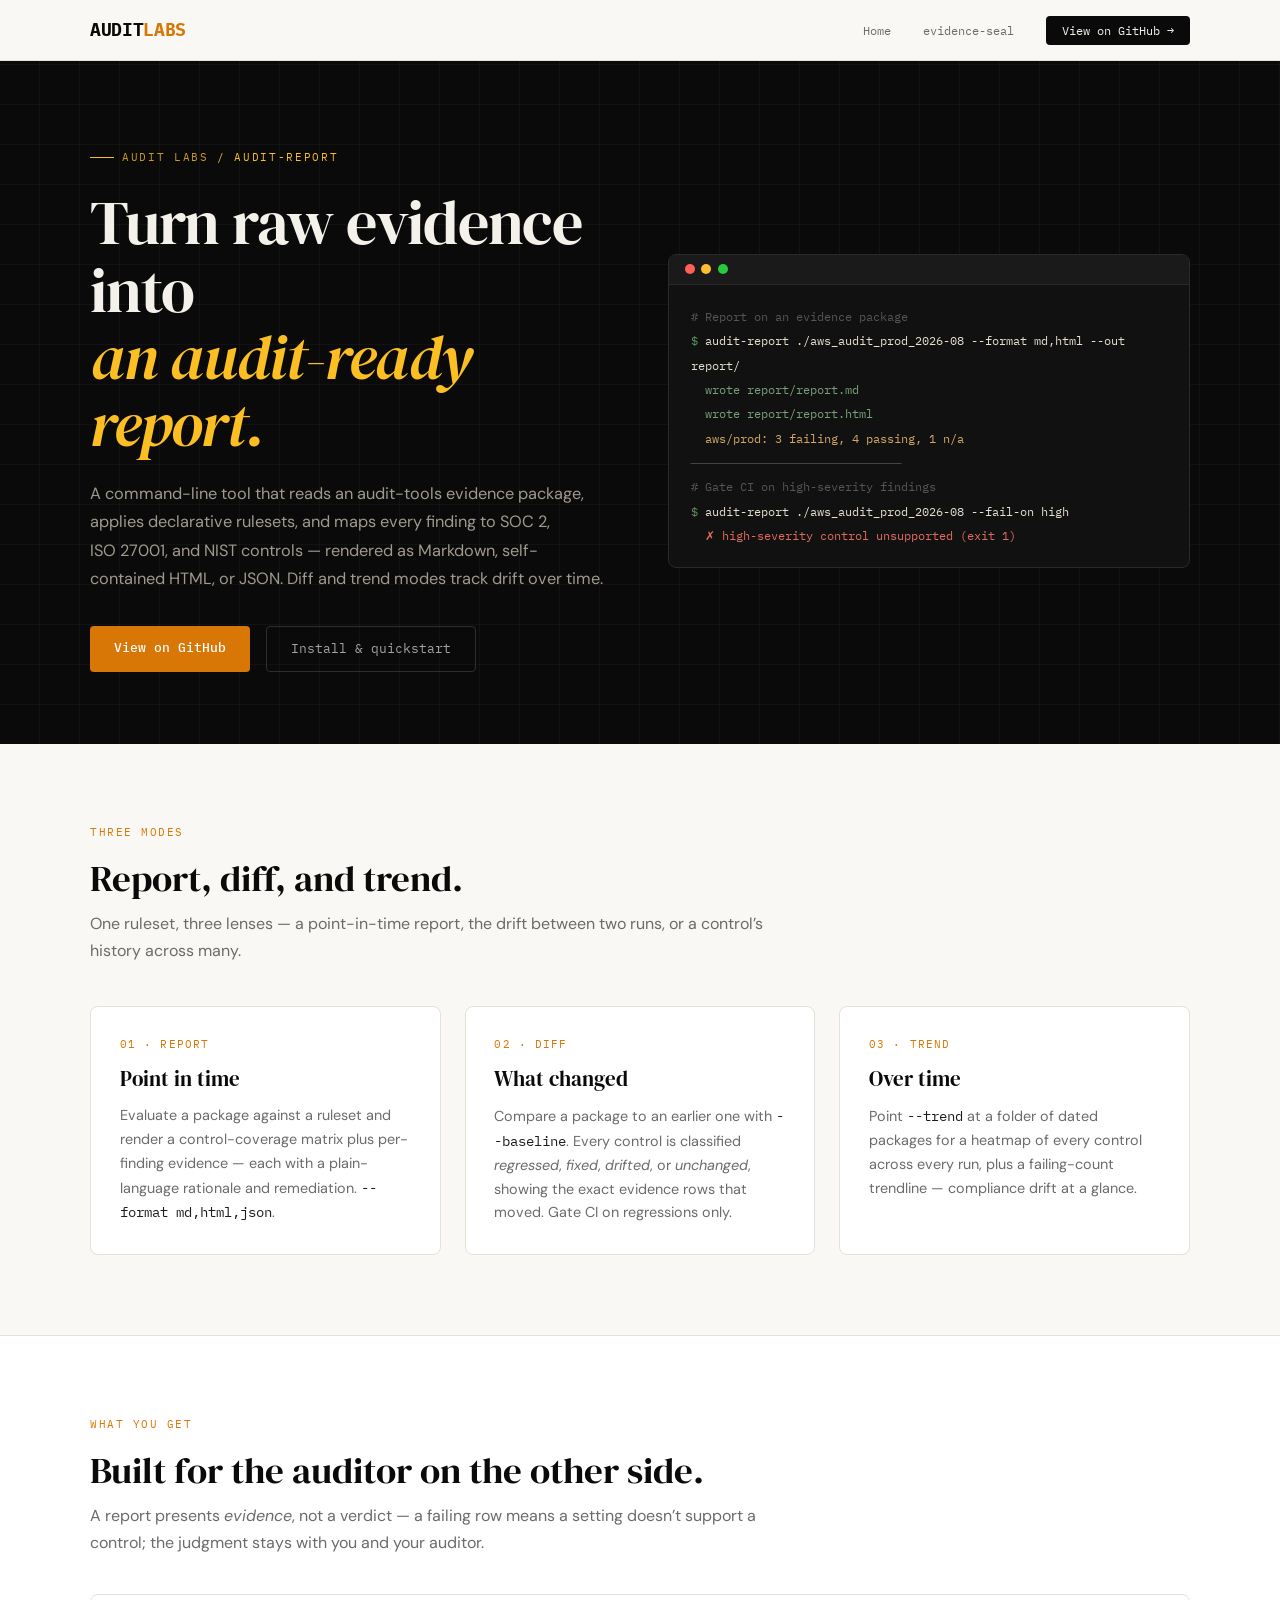
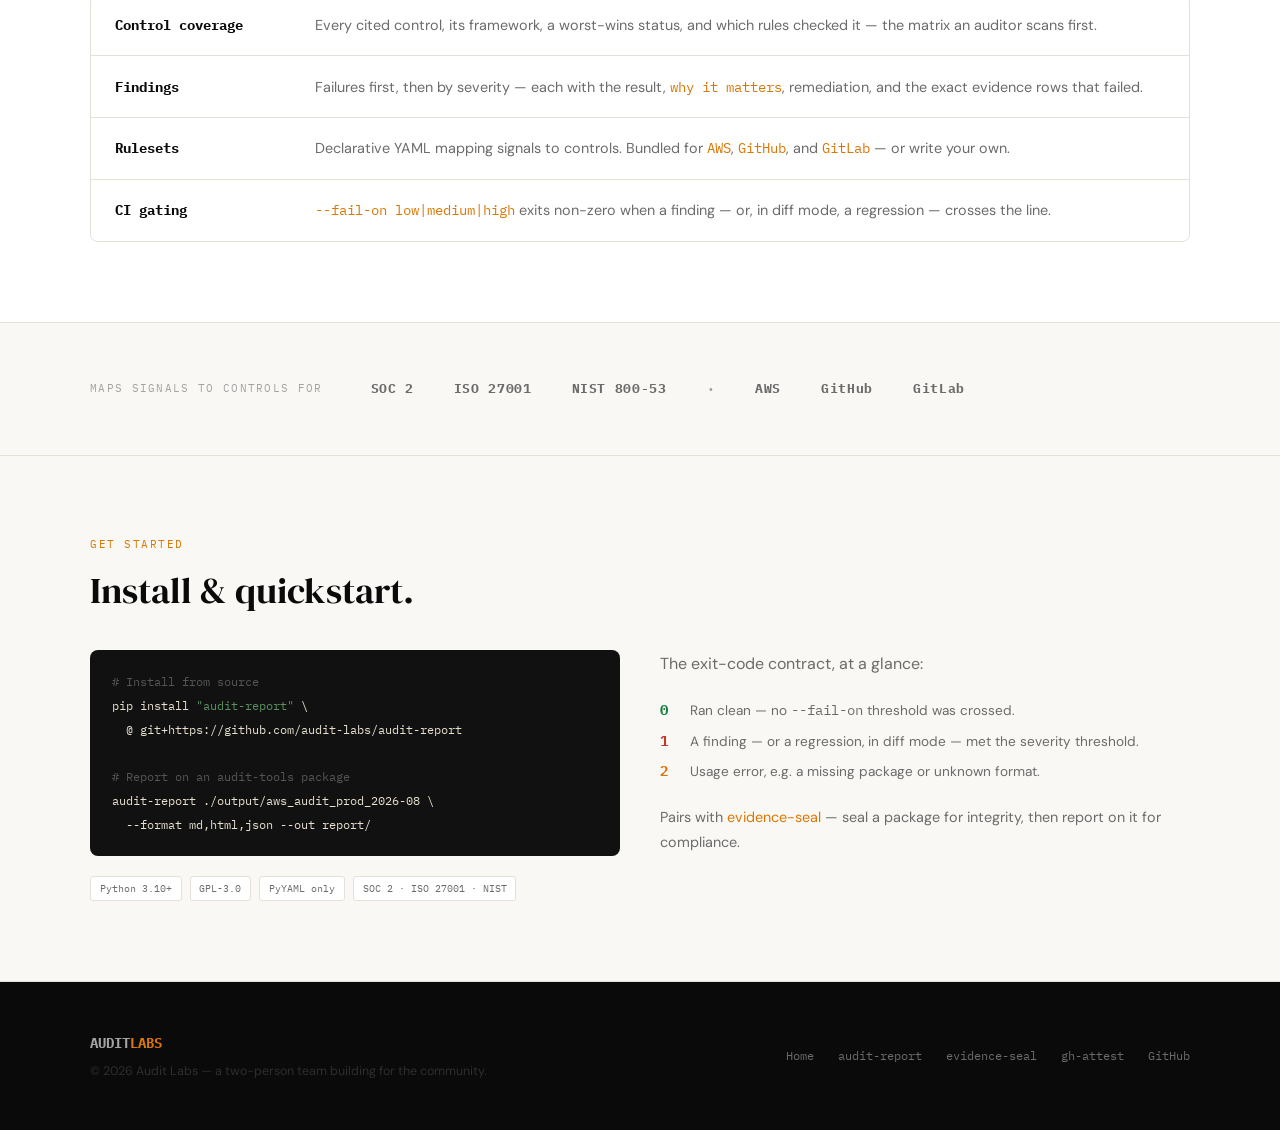
==== audit-report/index.html @ bf76421d "feat: add dedicated project pages for audit-report and evidence-seal Introduces per-project pages un" ====
<!DOCTYPE html>
<html lang="en">
<head>
    <meta charset="UTF-8">
    <meta name="viewport" content="width=device-width, initial-scale=1.0">
    <title>audit-report | Audit Labs</title>
    <meta name="description" content="Turn audit-tools evidence packages into control-mapped, auditor-ready reports (Markdown, HTML, JSON) with SOC 2, ISO 27001 and NIST mappings, plus diff and trend modes.">
    <link rel="preconnect" href="https://fonts.googleapis.com">
    <link href="https://fonts.googleapis.com/css2?family=IBM+Plex+Mono:wght@400;500;700&family=DM+Serif+Display:ital@0;1&family=DM+Sans:wght@400;500;600&display=swap" rel="stylesheet">
    <style>
        *, *::before, *::after { box-sizing: border-box; margin: 0; padding: 0; }
        :root {
            --black:#0a0a0a; --off-white:#f4f1eb; --warm-white:#faf8f4;
            --amber:#d97706; --amber-light:#fbbf24; --green:#15803d;
            --gray-1:#1c1c1c; --gray-2:#2e2e2e; --gray-3:#6b6b6b; --gray-4:#a3a3a3; --gray-5:#d4d4d4;
            --border:#e5e1d8; --red:#c0392b;
        }
        body { font-family:'DM Sans',sans-serif; background:var(--warm-white); color:var(--black); line-height:1.6; }
        .mono { font-family:'IBM Plex Mono',monospace; }

        /* NAV */
        nav { position:sticky; top:0; z-index:100; background:var(--warm-white); border-bottom:1px solid var(--border); padding:0 2rem; }
        .nav-inner { max-width:1100px; margin:0 auto; display:flex; justify-content:space-between; align-items:center; height:60px; }
        .logo { font-family:'IBM Plex Mono',monospace; font-weight:700; font-size:1.1rem; letter-spacing:-.02em; color:var(--black); text-decoration:none; }
        .logo span { color:var(--amber); }
        .nav-links { display:flex; gap:2rem; align-items:center; list-style:none; }
        .nav-links a { font-family:'IBM Plex Mono',monospace; font-size:.78rem; color:var(--gray-3); text-decoration:none; transition:color .15s; }
        .nav-links a:hover { color:var(--black); }
        .nav-links .btn-github { background:var(--black); color:var(--off-white); padding:.45rem 1rem; border-radius:4px; font-size:.75rem; }
        .nav-links .btn-github:hover { background:var(--gray-2); }

        /* HERO */
        .hero { background:var(--black); color:var(--off-white); padding:5.5rem 2rem 4.5rem; position:relative; overflow:hidden; }
        .hero::before { content:''; position:absolute; inset:0; pointer-events:none;
            background-image:
                repeating-linear-gradient(0deg, transparent, transparent 39px, rgba(255,255,255,.03) 39px, rgba(255,255,255,.03) 40px),
                repeating-linear-gradient(90deg, transparent, transparent 39px, rgba(255,255,255,.03) 39px, rgba(255,255,255,.03) 40px); }
        .hero-inner { max-width:1100px; margin:0 auto; position:relative; display:grid; grid-template-columns:1fr 1fr; gap:3.5rem; align-items:center; }
        @media (max-width:820px){ .hero-inner{ grid-template-columns:1fr; gap:2.5rem; } }
        .crumb { font-family:'IBM Plex Mono',monospace; font-size:.7rem; letter-spacing:.15em; text-transform:uppercase; color:var(--amber-light); margin-bottom:1.4rem; display:flex; align-items:center; gap:.5rem; }
        .crumb::before { content:''; width:1.5rem; height:1px; background:var(--amber-light); }
        .crumb a { color:var(--amber-light); text-decoration:none; opacity:.8; }
        h1 { font-family:'DM Serif Display',serif; font-size:clamp(2.4rem,5vw,3.9rem); font-weight:400; line-height:1.08; letter-spacing:-.02em; margin-bottom:1.3rem; }
        h1 em { font-style:italic; color:var(--amber-light); }
        .hero-desc { font-size:1.02rem; color:#a09a8e; margin-bottom:2rem; line-height:1.75; max-width:34rem; }
        .hero-actions { display:flex; gap:1rem; flex-wrap:wrap; }
        .btn-primary { background:var(--amber); color:#fff; text-decoration:none; padding:.75rem 1.5rem; border-radius:4px; font-family:'IBM Plex Mono',monospace; font-size:.8rem; font-weight:500; transition:background .15s; }
        .btn-primary:hover { background:var(--amber-light); color:#000; }
        .btn-secondary { background:transparent; color:var(--gray-4); text-decoration:none; padding:.75rem 1.5rem; border-radius:4px; font-family:'IBM Plex Mono',monospace; font-size:.8rem; border:1px solid var(--gray-2); transition:border-color .15s,color .15s; }
        .btn-secondary:hover { border-color:var(--gray-4); color:var(--off-white); }

        /* TERMINAL */
        .terminal { background:#111; border:1px solid #2a2a2a; border-radius:8px; overflow:hidden; }
        .terminal-bar { background:#1a1a1a; border-bottom:1px solid #2a2a2a; padding:.6rem 1rem; display:flex; gap:.4rem; align-items:center; }
        .dot { width:10px; height:10px; border-radius:50%; }
        .dot-red{background:#ff5f57;} .dot-yellow{background:#febc2e;} .dot-green{background:#28c840;}
        .terminal-body { padding:1.2rem 1.4rem; font-family:'IBM Plex Mono',monospace; font-size:.78rem; line-height:1.95; }
        .t-prompt{color:#5a9060;} .t-cmd{color:#e8e0d0;} .t-comment{color:#555;} .t-out{color:#7a9f7a;} .t-path{color:#d4a862;} .t-dim{color:#444;} .t-bad{color:#e06c5e;} .t-hash{color:#8a8a8a;}

        /* SECTIONS */
        section { padding:5rem 2rem; border-bottom:1px solid var(--border); }
        .section-inner { max-width:1100px; margin:0 auto; }
        .eyebrow { font-family:'IBM Plex Mono',monospace; font-size:.68rem; letter-spacing:.14em; text-transform:uppercase; color:var(--amber); margin-bottom:.9rem; }
        h2 { font-family:'DM Serif Display',serif; font-size:clamp(1.7rem,3vw,2.3rem); font-weight:400; line-height:1.2; margin-bottom:.6rem; }
        .lede { color:var(--gray-3); font-size:1rem; max-width:44rem; line-height:1.7; }

        .guarantees { display:grid; grid-template-columns:repeat(auto-fit,minmax(260px,1fr)); gap:1.5rem; margin-top:2.6rem; }
        .card { background:#fff; border:1px solid var(--border); border-radius:8px; padding:1.8rem; transition:border-color .15s,box-shadow .15s; }
        .card:hover { border-color:var(--amber); box-shadow:0 4px 20px rgba(0,0,0,.06); }
        .card .num { font-family:'IBM Plex Mono',monospace; font-size:.7rem; color:var(--amber); letter-spacing:.1em; }
        .card h3 { font-family:'DM Serif Display',serif; font-weight:400; font-size:1.3rem; margin:.5rem 0 .6rem; }
        .card p { font-size:.9rem; color:var(--gray-3); line-height:1.65; }
        .card p .mono { color:var(--gray-1); }

        /* COMMANDS / CONTENTS */
        .cmds { background:#fff; }
        .cmd-list { margin-top:2.4rem; border:1px solid var(--border); border-radius:8px; overflow:hidden; }
        .cmd-row { display:grid; grid-template-columns:11rem 1fr; gap:1.5rem; padding:1.15rem 1.5rem; border-bottom:1px solid var(--border); align-items:baseline; }
        .cmd-row:last-child { border-bottom:none; }
        .cmd-row:hover { background:var(--warm-white); }
        .cmd-name { font-family:'IBM Plex Mono',monospace; font-size:.85rem; font-weight:700; color:var(--black); }
        .cmd-desc { font-size:.9rem; color:var(--gray-3); line-height:1.6; }
        .cmd-desc .mono { color:var(--amber); }
        @media (max-width:560px){ .cmd-row{ grid-template-columns:1fr; gap:.3rem; } }

        /* FRAMEWORKS STRIP */
        .frameworks { padding:3.5rem 2rem; background:var(--warm-white); }
        .frameworks-inner { max-width:1100px; margin:0 auto; display:flex; align-items:center; gap:3rem; flex-wrap:wrap; }
        .frameworks-label { font-family:'IBM Plex Mono',monospace; font-size:.68rem; letter-spacing:.12em; text-transform:uppercase; color:var(--gray-4); white-space:nowrap; }
        .frameworks-list { display:flex; gap:2.5rem; flex-wrap:wrap; align-items:center; }
        .framework-tag { font-family:'IBM Plex Mono',monospace; font-size:.8rem; font-weight:700; color:var(--gray-3); letter-spacing:.05em; }

        /* INSTALL */
        .install { background:var(--warm-white); }
        .install-grid { display:grid; grid-template-columns:1fr 1fr; gap:2.5rem; margin-top:2.4rem; align-items:start; }
        @media (max-width:820px){ .install-grid{ grid-template-columns:1fr; } }
        .install pre { background:#111; color:#e8e0d0; border-radius:8px; padding:1.25rem 1.4rem; font-family:'IBM Plex Mono',monospace; font-size:.78rem; line-height:1.9; overflow-x:auto; }
        .install pre .c { color:#555; } .install pre .p { color:#5a9060; }
        .badges { display:flex; flex-wrap:wrap; gap:.5rem; margin-top:1.2rem; }
        .badge { font-family:'IBM Plex Mono',monospace; font-size:.65rem; background:#fff; border:1px solid var(--border); color:var(--gray-3); padding:.2rem .55rem; border-radius:3px; }
        .exit { margin-top:1.4rem; display:flex; flex-direction:column; gap:.55rem; }
        .exit .e { font-size:.85rem; color:var(--gray-3); display:flex; gap:.7rem; align-items:baseline; }
        .exit .code { font-family:'IBM Plex Mono',monospace; font-weight:700; min-width:1.2rem; }
        .exit .g{color:var(--green);} .exit .r{color:var(--red);} .exit .a{color:var(--amber);}

        /* FOOTER */
        footer { background:var(--black); color:var(--gray-4); padding:3rem 2rem; }
        .footer-inner { max-width:1100px; margin:0 auto; display:flex; justify-content:space-between; align-items:center; flex-wrap:wrap; gap:1.5rem; }
        .footer-logo { font-family:'IBM Plex Mono',monospace; font-weight:700; font-size:.9rem; color:var(--gray-4); text-decoration:none; }
        .footer-logo span { color:var(--amber); }
        .footer-left p { font-size:.78rem; color:var(--gray-2); margin-top:.4rem; }
        .footer-links { display:flex; gap:1.5rem; flex-wrap:wrap; }
        .footer-links a { font-family:'IBM Plex Mono',monospace; font-size:.75rem; color:var(--gray-3); text-decoration:none; transition:color .15s; }
        .footer-links a:hover { color:var(--off-white); }

        @keyframes fadeUp { from{opacity:0;transform:translateY(16px);} to{opacity:1;transform:translateY(0);} }
        .crumb{animation:fadeUp .5s ease both;} h1{animation:fadeUp .5s ease .1s both;}
        .hero-desc{animation:fadeUp .5s ease .2s both;} .hero-actions{animation:fadeUp .5s ease .3s both;} .terminal{animation:fadeUp .5s ease .4s both;}
        @media (prefers-reduced-motion:reduce){ *{animation:none!important;} }
        @media (max-width:640px){ .nav-links a:not(.btn-github):not(:last-child){ display:none; } }
    </style>
</head>
<body>

<nav>
    <div class="nav-inner">
        <a href="/" class="logo">AUDIT<span>LABS</span></a>
        <ul class="nav-links">
            <li><a href="/">Home</a></li>
            <li><a href="/evidence-seal/">evidence-seal</a></li>
            <li><a href="https://github.com/audit-labs/audit-report" class="btn-github">View on GitHub →</a></li>
        </ul>
    </div>
</nav>

<header class="hero">
    <div class="hero-inner">
        <div>
            <div class="crumb"><a href="/">Audit Labs</a> / audit-report</div>
            <h1>Turn raw evidence into<br><em>an audit-ready report.</em></h1>
            <p class="hero-desc">
                A command-line tool that reads an audit-tools evidence package, applies declarative
                rulesets, and maps every finding to SOC&nbsp;2, ISO&nbsp;27001, and NIST controls &mdash;
                rendered as Markdown, self-contained HTML, or JSON. Diff and trend modes track drift over time.
            </p>
            <div class="hero-actions">
                <a href="https://github.com/audit-labs/audit-report" class="btn-primary">View on GitHub</a>
                <a href="#install" class="btn-secondary">Install &amp; quickstart</a>
            </div>
        </div>
        <div class="terminal">
            <div class="terminal-bar"><div class="dot dot-red"></div><div class="dot dot-yellow"></div><div class="dot dot-green"></div></div>
            <div class="terminal-body">
                <span class="t-comment"># Report on an evidence package</span><br>
                <span class="t-prompt">$</span> <span class="t-cmd">audit-report ./aws_audit_prod_2026-08 --format md,html --out report/</span><br>
                <span class="t-out">&nbsp;&nbsp;wrote report/report.md</span><br>
                <span class="t-out">&nbsp;&nbsp;wrote report/report.html</span><br>
                <span class="t-path">&nbsp;&nbsp;aws/prod: 3 failing, 4 passing, 1 n/a</span><br>
                <span class="t-dim">──────────────────────────────</span><br>
                <span class="t-comment"># Gate CI on high-severity findings</span><br>
                <span class="t-prompt">$</span> <span class="t-cmd">audit-report ./aws_audit_prod_2026-08 --fail-on high</span><br>
                <span class="t-bad">&nbsp;&nbsp;✗ high-severity control unsupported  (exit 1)</span>
            </div>
        </div>
    </div>
</header>

<section>
    <div class="section-inner">
        <div class="eyebrow">Three modes</div>
        <h2>Report, diff, and trend.</h2>
        <p class="lede">One ruleset, three lenses &mdash; a point-in-time report, the drift between two runs, or a control&rsquo;s history across many.</p>
        <div class="guarantees">
            <div class="card">
                <div class="num">01 · REPORT</div>
                <h3>Point in time</h3>
                <p>Evaluate a package against a ruleset and render a control-coverage matrix plus per-finding evidence &mdash; each with a plain-language rationale and remediation. <span class="mono">--format md,html,json</span>.</p>
            </div>
            <div class="card">
                <div class="num">02 · DIFF</div>
                <h3>What changed</h3>
                <p>Compare a package to an earlier one with <span class="mono">--baseline</span>. Every control is classified <em>regressed</em>, <em>fixed</em>, <em>drifted</em>, or <em>unchanged</em>, showing the exact evidence rows that moved. Gate CI on regressions only.</p>
            </div>
            <div class="card">
                <div class="num">03 · TREND</div>
                <h3>Over time</h3>
                <p>Point <span class="mono">--trend</span> at a folder of dated packages for a heatmap of every control across every run, plus a failing-count trendline &mdash; compliance drift at a glance.</p>
            </div>
        </div>
    </div>
</section>

<section class="cmds">
    <div class="section-inner">
        <div class="eyebrow">What you get</div>
        <h2>Built for the auditor on the other side.</h2>
        <p class="lede">A report presents <em>evidence</em>, not a verdict &mdash; a failing row means a setting doesn&rsquo;t support a control; the judgment stays with you and your auditor.</p>
        <div class="cmd-list">
            <div class="cmd-row"><div class="cmd-name">Control coverage</div><div class="cmd-desc">Every cited control, its framework, a worst-wins status, and which rules checked it &mdash; the matrix an auditor scans first.</div></div>
            <div class="cmd-row"><div class="cmd-name">Findings</div><div class="cmd-desc">Failures first, then by severity &mdash; each with the result, <span class="mono">why it matters</span>, remediation, and the exact evidence rows that failed.</div></div>
            <div class="cmd-row"><div class="cmd-name">Rulesets</div><div class="cmd-desc">Declarative YAML mapping signals to controls. Bundled for <span class="mono">AWS</span>, <span class="mono">GitHub</span>, and <span class="mono">GitLab</span> &mdash; or write your own.</div></div>
            <div class="cmd-row"><div class="cmd-name">CI gating</div><div class="cmd-desc"><span class="mono">--fail-on low|medium|high</span> exits non-zero when a finding &mdash; or, in diff mode, a regression &mdash; crosses the line.</div></div>
        </div>
    </div>
</section>

<section class="frameworks">
    <div class="frameworks-inner">
        <span class="frameworks-label">Maps signals to controls for</span>
        <div class="frameworks-list">
            <span class="framework-tag">SOC 2</span>
            <span class="framework-tag">ISO 27001</span>
            <span class="framework-tag">NIST 800-53</span>
            <span class="framework-tag" style="color:var(--gray-4);">·</span>
            <span class="framework-tag">AWS</span>
            <span class="framework-tag">GitHub</span>
            <span class="framework-tag">GitLab</span>
        </div>
    </div>
</section>

<section class="install" id="install">
    <div class="section-inner">
        <div class="eyebrow">Get started</div>
        <h2>Install &amp; quickstart.</h2>
        <div class="install-grid">
            <div>
                <pre><span class="c"># Install from source</span>
pip install <span class="p">"audit-report"</span> \
  @ git+https://github.com/audit-labs/audit-report

<span class="c"># Report on an audit-tools package</span>
audit-report ./output/aws_audit_prod_2026-08 \
  --format md,html,json --out report/</pre>
                <div class="badges">
                    <span class="badge">Python 3.10+</span>
                    <span class="badge">GPL-3.0</span>
                    <span class="badge">PyYAML only</span>
                    <span class="badge">SOC 2 · ISO 27001 · NIST</span>
                </div>
            </div>
            <div>
                <p class="lede">The exit-code contract, at a glance:</p>
                <div class="exit">
                    <div class="e"><span class="code g">0</span><span>Ran clean &mdash; no <span class="mono">--fail-on</span> threshold was crossed.</span></div>
                    <div class="e"><span class="code r">1</span><span>A finding &mdash; or a regression, in diff mode &mdash; met the severity threshold.</span></div>
                    <div class="e"><span class="code a">2</span><span>Usage error, e.g. a missing package or unknown format.</span></div>
                </div>
                <p class="lede" style="margin-top:1.4rem; font-size:.9rem;">
                    Pairs with <a href="/evidence-seal/" style="color:var(--amber); text-decoration:none;">evidence-seal</a>
                    &mdash; seal a package for integrity, then report on it for compliance.
                </p>
            </div>
        </div>
    </div>
</section>

<footer>
    <div class="footer-inner">
        <div class="footer-left">
            <a href="/" class="footer-logo">AUDIT<span>LABS</span></a>
            <p>© 2026 Audit Labs — a two-person team building for the community.</p>
        </div>
        <div class="footer-links">
            <a href="/">Home</a>
            <a href="https://github.com/audit-labs/audit-report">audit-report</a>
            <a href="/evidence-seal/">evidence-seal</a>
            <a href="https://github.com/audit-labs/gh-attest">gh-attest</a>
            <a href="https://github.com/audit-labs">GitHub</a>
        </div>
    </div>
</footer>

</body>
</html>
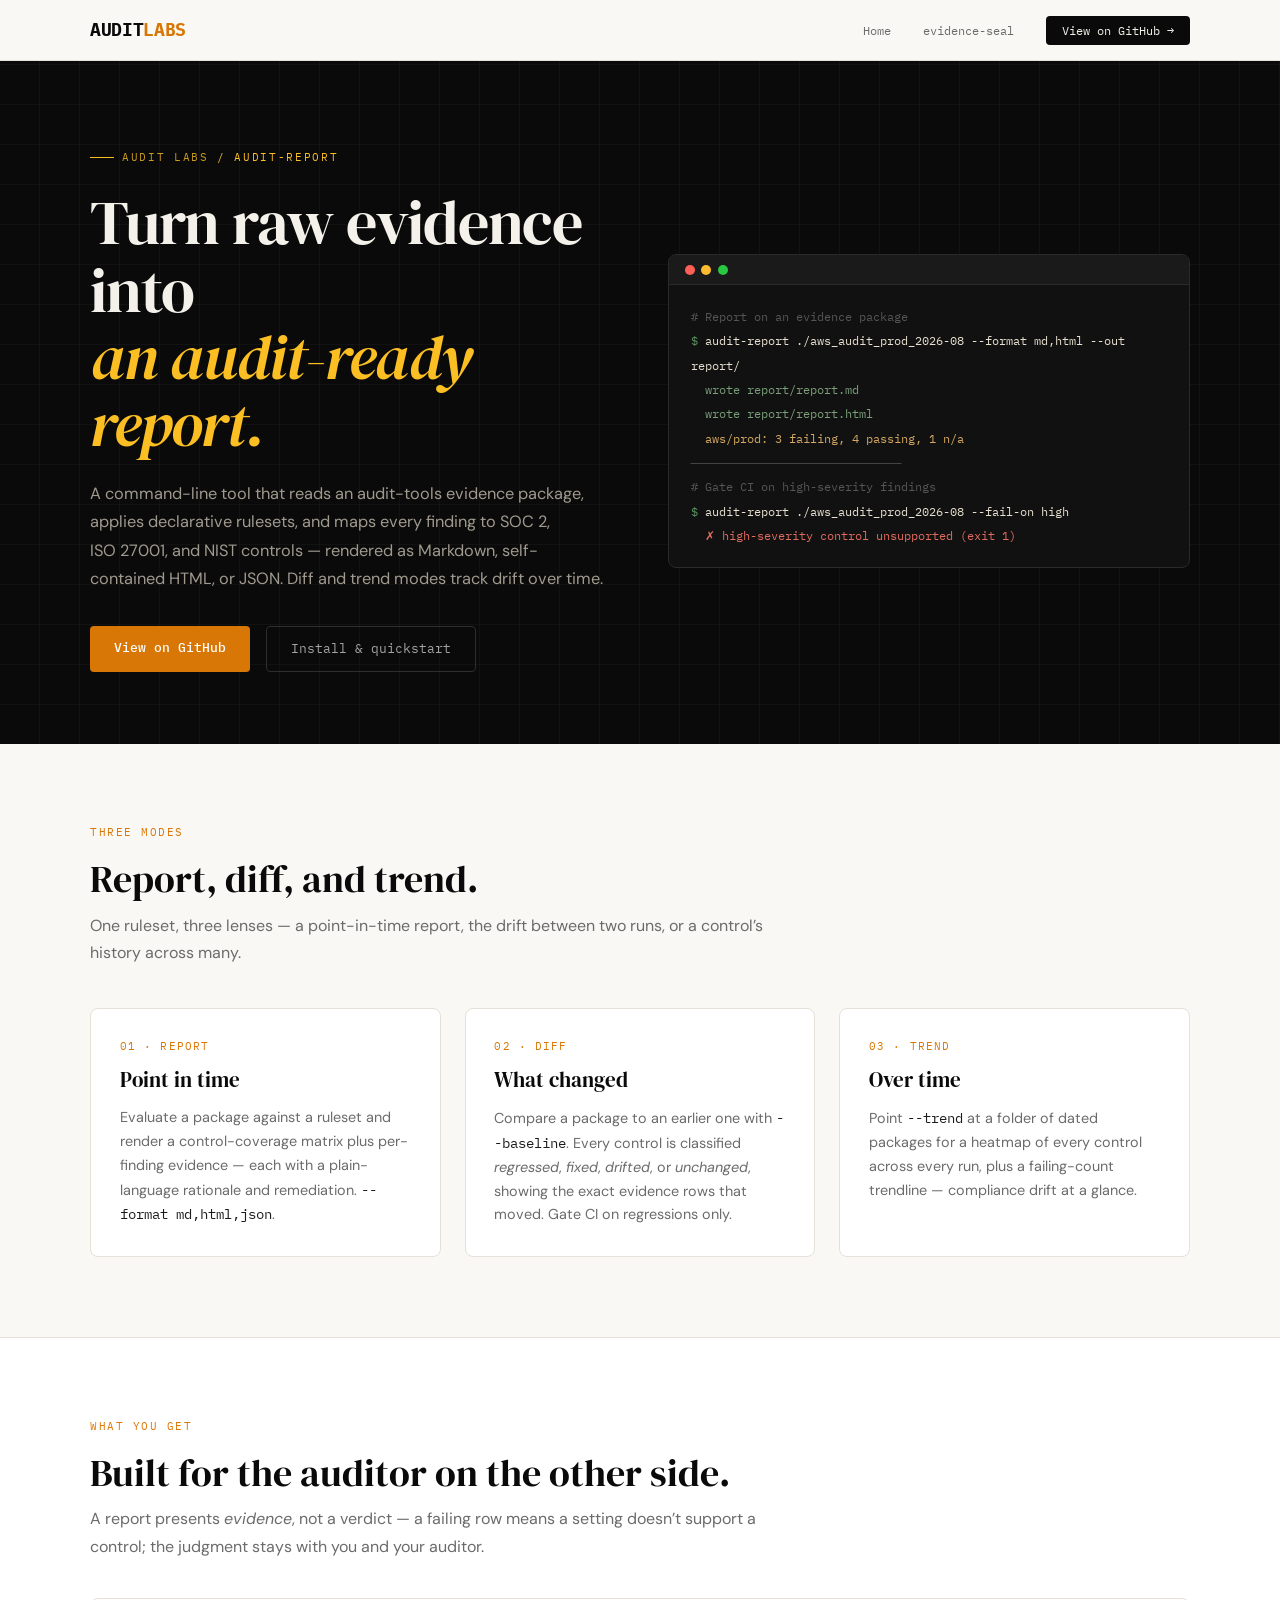
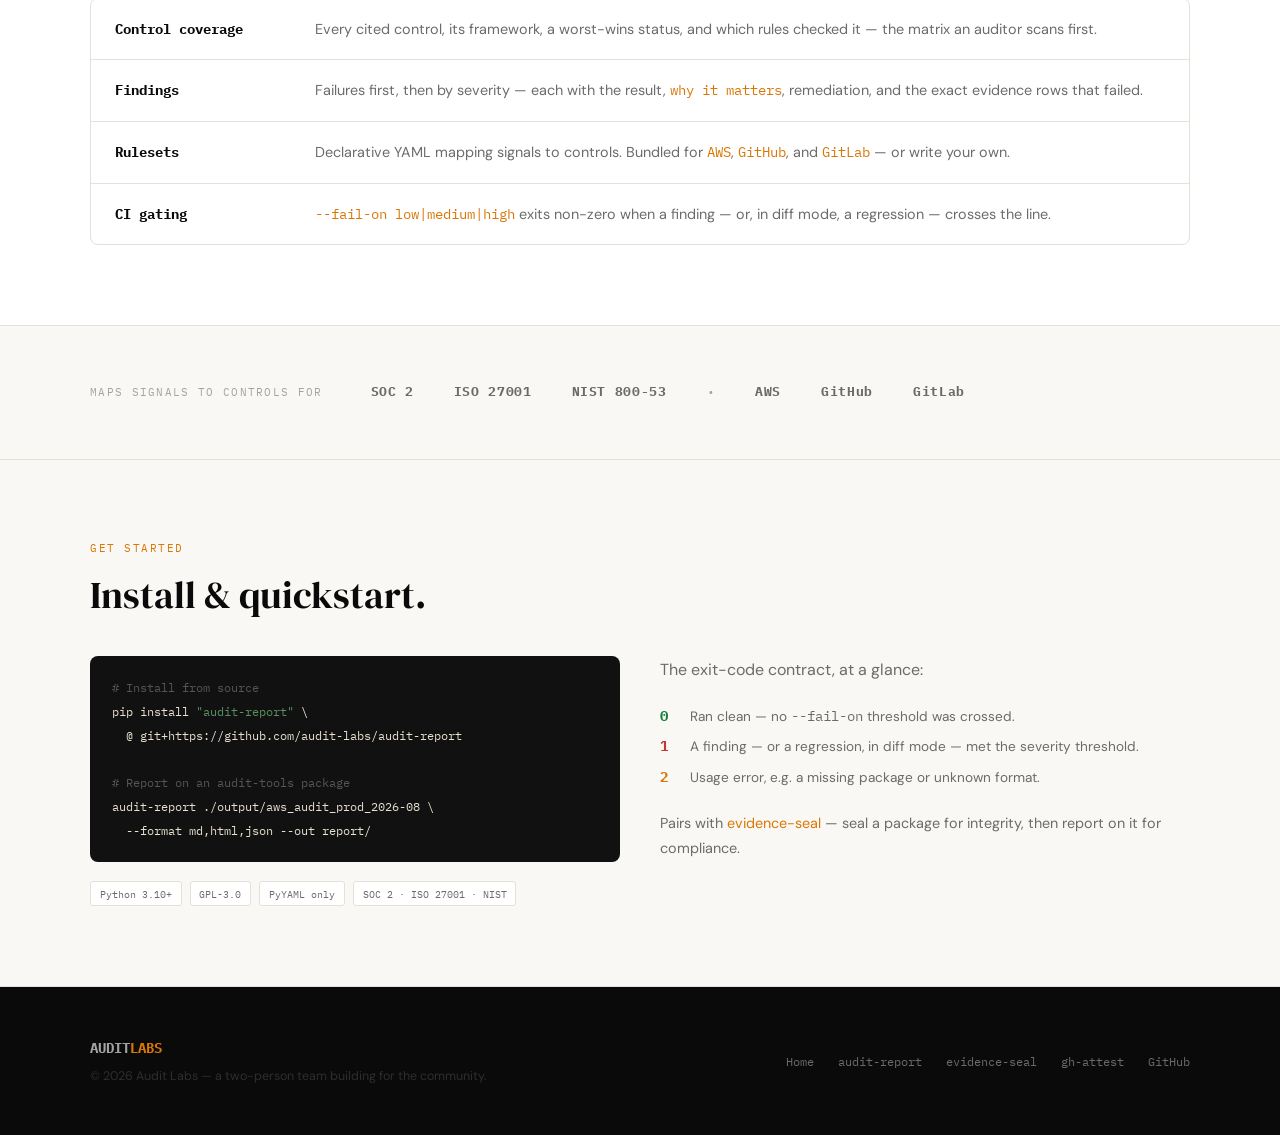
==== commit 072be5c1: "refactor: extract shared CSS to assets/site.css; add gh-attest page Moves the duplicated design syst" ====
--- a/audit-report/index.html
+++ b/audit-report/index.html
@@ -7,118 +7,7 @@
     <meta name="description" content="Turn audit-tools evidence packages into control-mapped, auditor-ready reports (Markdown, HTML, JSON) with SOC 2, ISO 27001 and NIST mappings, plus diff and trend modes.">
     <link rel="preconnect" href="https://fonts.googleapis.com">
     <link href="https://fonts.googleapis.com/css2?family=IBM+Plex+Mono:wght@400;500;700&family=DM+Serif+Display:ital@0;1&family=DM+Sans:wght@400;500;600&display=swap" rel="stylesheet">
-    <style>
-        *, *::before, *::after { box-sizing: border-box; margin: 0; padding: 0; }
-        :root {
-            --black:#0a0a0a; --off-white:#f4f1eb; --warm-white:#faf8f4;
-            --amber:#d97706; --amber-light:#fbbf24; --green:#15803d;
-            --gray-1:#1c1c1c; --gray-2:#2e2e2e; --gray-3:#6b6b6b; --gray-4:#a3a3a3; --gray-5:#d4d4d4;
-            --border:#e5e1d8; --red:#c0392b;
-        }
-        body { font-family:'DM Sans',sans-serif; background:var(--warm-white); color:var(--black); line-height:1.6; }
-        .mono { font-family:'IBM Plex Mono',monospace; }
-
-        /* NAV */
-        nav { position:sticky; top:0; z-index:100; background:var(--warm-white); border-bottom:1px solid var(--border); padding:0 2rem; }
-        .nav-inner { max-width:1100px; margin:0 auto; display:flex; justify-content:space-between; align-items:center; height:60px; }
-        .logo { font-family:'IBM Plex Mono',monospace; font-weight:700; font-size:1.1rem; letter-spacing:-.02em; color:var(--black); text-decoration:none; }
-        .logo span { color:var(--amber); }
-        .nav-links { display:flex; gap:2rem; align-items:center; list-style:none; }
-        .nav-links a { font-family:'IBM Plex Mono',monospace; font-size:.78rem; color:var(--gray-3); text-decoration:none; transition:color .15s; }
-        .nav-links a:hover { color:var(--black); }
-        .nav-links .btn-github { background:var(--black); color:var(--off-white); padding:.45rem 1rem; border-radius:4px; font-size:.75rem; }
-        .nav-links .btn-github:hover { background:var(--gray-2); }
-
-        /* HERO */
-        .hero { background:var(--black); color:var(--off-white); padding:5.5rem 2rem 4.5rem; position:relative; overflow:hidden; }
-        .hero::before { content:''; position:absolute; inset:0; pointer-events:none;
-            background-image:
-                repeating-linear-gradient(0deg, transparent, transparent 39px, rgba(255,255,255,.03) 39px, rgba(255,255,255,.03) 40px),
-                repeating-linear-gradient(90deg, transparent, transparent 39px, rgba(255,255,255,.03) 39px, rgba(255,255,255,.03) 40px); }
-        .hero-inner { max-width:1100px; margin:0 auto; position:relative; display:grid; grid-template-columns:1fr 1fr; gap:3.5rem; align-items:center; }
-        @media (max-width:820px){ .hero-inner{ grid-template-columns:1fr; gap:2.5rem; } }
-        .crumb { font-family:'IBM Plex Mono',monospace; font-size:.7rem; letter-spacing:.15em; text-transform:uppercase; color:var(--amber-light); margin-bottom:1.4rem; display:flex; align-items:center; gap:.5rem; }
-        .crumb::before { content:''; width:1.5rem; height:1px; background:var(--amber-light); }
-        .crumb a { color:var(--amber-light); text-decoration:none; opacity:.8; }
-        h1 { font-family:'DM Serif Display',serif; font-size:clamp(2.4rem,5vw,3.9rem); font-weight:400; line-height:1.08; letter-spacing:-.02em; margin-bottom:1.3rem; }
-        h1 em { font-style:italic; color:var(--amber-light); }
-        .hero-desc { font-size:1.02rem; color:#a09a8e; margin-bottom:2rem; line-height:1.75; max-width:34rem; }
-        .hero-actions { display:flex; gap:1rem; flex-wrap:wrap; }
-        .btn-primary { background:var(--amber); color:#fff; text-decoration:none; padding:.75rem 1.5rem; border-radius:4px; font-family:'IBM Plex Mono',monospace; font-size:.8rem; font-weight:500; transition:background .15s; }
-        .btn-primary:hover { background:var(--amber-light); color:#000; }
-        .btn-secondary { background:transparent; color:var(--gray-4); text-decoration:none; padding:.75rem 1.5rem; border-radius:4px; font-family:'IBM Plex Mono',monospace; font-size:.8rem; border:1px solid var(--gray-2); transition:border-color .15s,color .15s; }
-        .btn-secondary:hover { border-color:var(--gray-4); color:var(--off-white); }
-
-        /* TERMINAL */
-        .terminal { background:#111; border:1px solid #2a2a2a; border-radius:8px; overflow:hidden; }
-        .terminal-bar { background:#1a1a1a; border-bottom:1px solid #2a2a2a; padding:.6rem 1rem; display:flex; gap:.4rem; align-items:center; }
-        .dot { width:10px; height:10px; border-radius:50%; }
-        .dot-red{background:#ff5f57;} .dot-yellow{background:#febc2e;} .dot-green{background:#28c840;}
-        .terminal-body { padding:1.2rem 1.4rem; font-family:'IBM Plex Mono',monospace; font-size:.78rem; line-height:1.95; }
-        .t-prompt{color:#5a9060;} .t-cmd{color:#e8e0d0;} .t-comment{color:#555;} .t-out{color:#7a9f7a;} .t-path{color:#d4a862;} .t-dim{color:#444;} .t-bad{color:#e06c5e;} .t-hash{color:#8a8a8a;}
-
-        /* SECTIONS */
-        section { padding:5rem 2rem; border-bottom:1px solid var(--border); }
-        .section-inner { max-width:1100px; margin:0 auto; }
-        .eyebrow { font-family:'IBM Plex Mono',monospace; font-size:.68rem; letter-spacing:.14em; text-transform:uppercase; color:var(--amber); margin-bottom:.9rem; }
-        h2 { font-family:'DM Serif Display',serif; font-size:clamp(1.7rem,3vw,2.3rem); font-weight:400; line-height:1.2; margin-bottom:.6rem; }
-        .lede { color:var(--gray-3); font-size:1rem; max-width:44rem; line-height:1.7; }
-
-        .guarantees { display:grid; grid-template-columns:repeat(auto-fit,minmax(260px,1fr)); gap:1.5rem; margin-top:2.6rem; }
-        .card { background:#fff; border:1px solid var(--border); border-radius:8px; padding:1.8rem; transition:border-color .15s,box-shadow .15s; }
-        .card:hover { border-color:var(--amber); box-shadow:0 4px 20px rgba(0,0,0,.06); }
-        .card .num { font-family:'IBM Plex Mono',monospace; font-size:.7rem; color:var(--amber); letter-spacing:.1em; }
-        .card h3 { font-family:'DM Serif Display',serif; font-weight:400; font-size:1.3rem; margin:.5rem 0 .6rem; }
-        .card p { font-size:.9rem; color:var(--gray-3); line-height:1.65; }
-        .card p .mono { color:var(--gray-1); }
-
-        /* COMMANDS / CONTENTS */
-        .cmds { background:#fff; }
-        .cmd-list { margin-top:2.4rem; border:1px solid var(--border); border-radius:8px; overflow:hidden; }
-        .cmd-row { display:grid; grid-template-columns:11rem 1fr; gap:1.5rem; padding:1.15rem 1.5rem; border-bottom:1px solid var(--border); align-items:baseline; }
-        .cmd-row:last-child { border-bottom:none; }
-        .cmd-row:hover { background:var(--warm-white); }
-        .cmd-name { font-family:'IBM Plex Mono',monospace; font-size:.85rem; font-weight:700; color:var(--black); }
-        .cmd-desc { font-size:.9rem; color:var(--gray-3); line-height:1.6; }
-        .cmd-desc .mono { color:var(--amber); }
-        @media (max-width:560px){ .cmd-row{ grid-template-columns:1fr; gap:.3rem; } }
-
-        /* FRAMEWORKS STRIP */
-        .frameworks { padding:3.5rem 2rem; background:var(--warm-white); }
-        .frameworks-inner { max-width:1100px; margin:0 auto; display:flex; align-items:center; gap:3rem; flex-wrap:wrap; }
-        .frameworks-label { font-family:'IBM Plex Mono',monospace; font-size:.68rem; letter-spacing:.12em; text-transform:uppercase; color:var(--gray-4); white-space:nowrap; }
-        .frameworks-list { display:flex; gap:2.5rem; flex-wrap:wrap; align-items:center; }
-        .framework-tag { font-family:'IBM Plex Mono',monospace; font-size:.8rem; font-weight:700; color:var(--gray-3); letter-spacing:.05em; }
-
-        /* INSTALL */
-        .install { background:var(--warm-white); }
-        .install-grid { display:grid; grid-template-columns:1fr 1fr; gap:2.5rem; margin-top:2.4rem; align-items:start; }
-        @media (max-width:820px){ .install-grid{ grid-template-columns:1fr; } }
-        .install pre { background:#111; color:#e8e0d0; border-radius:8px; padding:1.25rem 1.4rem; font-family:'IBM Plex Mono',monospace; font-size:.78rem; line-height:1.9; overflow-x:auto; }
-        .install pre .c { color:#555; } .install pre .p { color:#5a9060; }
-        .badges { display:flex; flex-wrap:wrap; gap:.5rem; margin-top:1.2rem; }
-        .badge { font-family:'IBM Plex Mono',monospace; font-size:.65rem; background:#fff; border:1px solid var(--border); color:var(--gray-3); padding:.2rem .55rem; border-radius:3px; }
-        .exit { margin-top:1.4rem; display:flex; flex-direction:column; gap:.55rem; }
-        .exit .e { font-size:.85rem; color:var(--gray-3); display:flex; gap:.7rem; align-items:baseline; }
-        .exit .code { font-family:'IBM Plex Mono',monospace; font-weight:700; min-width:1.2rem; }
-        .exit .g{color:var(--green);} .exit .r{color:var(--red);} .exit .a{color:var(--amber);}
-
-        /* FOOTER */
-        footer { background:var(--black); color:var(--gray-4); padding:3rem 2rem; }
-        .footer-inner { max-width:1100px; margin:0 auto; display:flex; justify-content:space-between; align-items:center; flex-wrap:wrap; gap:1.5rem; }
-        .footer-logo { font-family:'IBM Plex Mono',monospace; font-weight:700; font-size:.9rem; color:var(--gray-4); text-decoration:none; }
-        .footer-logo span { color:var(--amber); }
-        .footer-left p { font-size:.78rem; color:var(--gray-2); margin-top:.4rem; }
-        .footer-links { display:flex; gap:1.5rem; flex-wrap:wrap; }
-        .footer-links a { font-family:'IBM Plex Mono',monospace; font-size:.75rem; color:var(--gray-3); text-decoration:none; transition:color .15s; }
-        .footer-links a:hover { color:var(--off-white); }
-
-        @keyframes fadeUp { from{opacity:0;transform:translateY(16px);} to{opacity:1;transform:translateY(0);} }
-        .crumb{animation:fadeUp .5s ease both;} h1{animation:fadeUp .5s ease .1s both;}
-        .hero-desc{animation:fadeUp .5s ease .2s both;} .hero-actions{animation:fadeUp .5s ease .3s both;} .terminal{animation:fadeUp .5s ease .4s both;}
-        @media (prefers-reduced-motion:reduce){ *{animation:none!important;} }
-        @media (max-width:640px){ .nav-links a:not(.btn-github):not(:last-child){ display:none; } }
-    </style>
+    <link rel="stylesheet" href="../assets/site.css">
 </head>
 <body>
 
@@ -133,7 +22,7 @@
     </div>
 </nav>
 
-<header class="hero">
+<header class="hero split">
     <div class="hero-inner">
         <div>
             <div class="crumb"><a href="/">Audit Labs</a> / audit-report</div>
@@ -265,7 +154,7 @@
             <a href="/">Home</a>
             <a href="https://github.com/audit-labs/audit-report">audit-report</a>
             <a href="/evidence-seal/">evidence-seal</a>
-            <a href="https://github.com/audit-labs/gh-attest">gh-attest</a>
+            <a href="/gh-attest/">gh-attest</a>
             <a href="https://github.com/audit-labs">GitHub</a>
         </div>
     </div>
--- a/assets/site.css
+++ b/assets/site.css
@@ -0,0 +1,194 @@
+/* ===================================================================
+   audit-labs.dev — shared styles
+   Design system: DM Serif Display (display) · DM Sans (body) ·
+   IBM Plex Mono (labels/code). Warm palette, amber accent.
+
+   The home page uses a single-column hero (`.hero`); project pages
+   opt into a two-column hero with `.hero.split`.
+   =================================================================== */
+
+*, *::before, *::after { box-sizing: border-box; margin: 0; padding: 0; }
+
+:root {
+    --black: #0a0a0a;
+    --off-white: #f4f1eb;
+    --warm-white: #faf8f4;
+    --amber: #d97706;
+    --amber-light: #fbbf24;
+    --green: #15803d;
+    --gray-1: #1c1c1c;
+    --gray-2: #2e2e2e;
+    --gray-3: #6b6b6b;
+    --gray-4: #a3a3a3;
+    --gray-5: #d4d4d4;
+    --border: #e5e1d8;
+    --red: #c0392b;
+}
+
+body {
+    font-family: 'DM Sans', sans-serif;
+    background: var(--warm-white);
+    color: var(--black);
+    line-height: 1.6;
+}
+
+.mono { font-family: 'IBM Plex Mono', monospace; }
+.serif { font-family: 'DM Serif Display', serif; }
+
+/* ---------- NAV ---------- */
+nav { position: sticky; top: 0; z-index: 100; background: var(--warm-white); border-bottom: 1px solid var(--border); padding: 0 2rem; }
+.nav-inner { max-width: 1100px; margin: 0 auto; display: flex; justify-content: space-between; align-items: center; height: 60px; }
+.logo { font-family: 'IBM Plex Mono', monospace; font-weight: 700; font-size: 1.1rem; letter-spacing: -0.02em; color: var(--black); text-decoration: none; }
+.logo span { color: var(--amber); }
+.nav-links { display: flex; gap: 2rem; align-items: center; list-style: none; }
+.nav-links a { font-family: 'IBM Plex Mono', monospace; font-size: 0.78rem; color: var(--gray-3); text-decoration: none; transition: color 0.15s; }
+.nav-links a:hover { color: var(--black); }
+.nav-links .btn-github { background: var(--black); color: var(--off-white); padding: 0.45rem 1rem; border-radius: 4px; font-size: 0.75rem; transition: background 0.15s; }
+.nav-links .btn-github:hover { background: var(--gray-2); color: var(--off-white); }
+
+/* ---------- HERO (base = home; .split = project pages) ---------- */
+.hero { background: var(--black); color: var(--off-white); padding: 7rem 2rem 5rem; position: relative; overflow: hidden; }
+.hero::before {
+    content: ''; position: absolute; inset: 0; pointer-events: none;
+    background-image:
+        repeating-linear-gradient(0deg, transparent, transparent 39px, rgba(255,255,255,0.03) 39px, rgba(255,255,255,0.03) 40px),
+        repeating-linear-gradient(90deg, transparent, transparent 39px, rgba(255,255,255,0.03) 39px, rgba(255,255,255,0.03) 40px);
+}
+.hero-inner { max-width: 1100px; margin: 0 auto; position: relative; }
+
+.hero.split { padding: 5.5rem 2rem 4.5rem; }
+.hero.split .hero-inner { display: grid; grid-template-columns: 1fr 1fr; gap: 3.5rem; align-items: center; }
+@media (max-width: 820px) { .hero.split .hero-inner { grid-template-columns: 1fr; gap: 2.5rem; } }
+
+.hero-label { font-family: 'IBM Plex Mono', monospace; font-size: 0.7rem; letter-spacing: 0.15em; text-transform: uppercase; color: var(--amber-light); margin-bottom: 1.5rem; display: flex; align-items: center; gap: 0.5rem; }
+.hero-label::before { content: ''; display: inline-block; width: 1.5rem; height: 1px; background: var(--amber-light); }
+
+.crumb { font-family: 'IBM Plex Mono', monospace; font-size: 0.7rem; letter-spacing: 0.15em; text-transform: uppercase; color: var(--amber-light); margin-bottom: 1.4rem; display: flex; align-items: center; gap: 0.5rem; }
+.crumb::before { content: ''; width: 1.5rem; height: 1px; background: var(--amber-light); }
+.crumb a { color: var(--amber-light); text-decoration: none; opacity: 0.8; }
+
+h1 { font-family: 'DM Serif Display', serif; font-size: clamp(2.8rem, 6vw, 5rem); font-weight: 400; line-height: 1.1; letter-spacing: -0.02em; margin-bottom: 1.5rem; max-width: 700px; }
+h1 em { font-style: italic; color: var(--amber-light); }
+.hero.split h1 { font-size: clamp(2.4rem, 5vw, 3.9rem); line-height: 1.08; margin-bottom: 1.3rem; max-width: none; }
+
+.hero-desc { font-size: 1.05rem; color: #a09a8e; max-width: 540px; margin-bottom: 2.5rem; line-height: 1.75; }
+.hero.split .hero-desc { font-size: 1.02rem; max-width: 34rem; margin-bottom: 2rem; }
+
+.hero-actions { display: flex; gap: 1rem; flex-wrap: wrap; margin-bottom: 4rem; }
+.hero.split .hero-actions { margin-bottom: 0; }
+
+.btn-primary { background: var(--amber); color: #fff; text-decoration: none; padding: 0.75rem 1.5rem; border-radius: 4px; font-family: 'IBM Plex Mono', monospace; font-size: 0.8rem; font-weight: 500; transition: background 0.15s; }
+.btn-primary:hover { background: var(--amber-light); color: #000; }
+.btn-secondary { background: transparent; color: var(--gray-4); text-decoration: none; padding: 0.75rem 1.5rem; border-radius: 4px; font-family: 'IBM Plex Mono', monospace; font-size: 0.8rem; border: 1px solid var(--gray-2); transition: border-color 0.15s, color 0.15s; }
+.btn-secondary:hover { border-color: var(--gray-4); color: var(--off-white); }
+
+/* ---------- TERMINAL ---------- */
+.terminal { background: #111; border: 1px solid #2a2a2a; border-radius: 8px; overflow: hidden; max-width: 600px; }
+.hero.split .terminal { max-width: none; }
+.terminal-bar { background: #1a1a1a; border-bottom: 1px solid #2a2a2a; padding: 0.6rem 1rem; display: flex; gap: 0.4rem; align-items: center; }
+.dot { width: 10px; height: 10px; border-radius: 50%; display: inline-block; flex-shrink: 0; }
+.dot-red { background: #ff5f57; } .dot-yellow { background: #febc2e; } .dot-green { background: #28c840; }
+.terminal-body { padding: 1.25rem 1.5rem; font-family: 'IBM Plex Mono', monospace; font-size: 0.82rem; line-height: 1.9; }
+.hero.split .terminal-body { padding: 1.2rem 1.4rem; font-size: 0.78rem; line-height: 1.95; }
+.t-prompt { color: #5a9060; } .t-cmd { color: #e8e0d0; } .t-comment { color: #555; }
+.t-out { color: #7a9f7a; } .t-path { color: #d4a862; } .t-dim { color: #444; }
+.t-bad { color: #e06c5e; } .t-hash { color: #8a8a8a; }
+
+/* ---------- SECTIONS ---------- */
+section { padding: 5rem 2rem; border-bottom: 1px solid var(--border); }
+.section-inner { max-width: 1100px; margin: 0 auto; }
+.eyebrow { font-family: 'IBM Plex Mono', monospace; font-size: 0.68rem; letter-spacing: 0.14em; text-transform: uppercase; color: var(--amber); margin-bottom: 0.9rem; }
+h2 { font-family: 'DM Serif Display', serif; font-size: clamp(1.8rem, 3vw, 2.4rem); font-weight: 400; line-height: 1.2; }
+.eyebrow + h2 { margin-bottom: 0.6rem; }
+.lede { color: var(--gray-3); font-size: 1rem; max-width: 44rem; line-height: 1.7; }
+
+.section-header { display: flex; justify-content: space-between; align-items: baseline; margin-bottom: 3rem; flex-wrap: wrap; gap: 1rem; }
+.section-link { font-family: 'IBM Plex Mono', monospace; font-size: 0.75rem; color: var(--gray-3); text-decoration: none; border-bottom: 1px solid var(--gray-5); padding-bottom: 1px; transition: color 0.15s; }
+.section-link:hover { color: var(--black); }
+
+/* ---------- HOME: repos grid ---------- */
+.repos { background: var(--warm-white); }
+.repo-grid { display: grid; grid-template-columns: repeat(auto-fit, minmax(300px, 1fr)); gap: 1.5rem; }
+.repo-card { background: #fff; border: 1px solid var(--border); border-radius: 8px; padding: 2rem; text-decoration: none; color: inherit; display: block; transition: border-color 0.15s, box-shadow 0.15s; position: relative; }
+.repo-card:hover { border-color: var(--amber); box-shadow: 0 4px 20px rgba(0,0,0,0.06); }
+.repo-tag { font-family: 'IBM Plex Mono', monospace; font-size: 0.65rem; text-transform: uppercase; letter-spacing: 0.1em; color: var(--amber); background: #fef3c7; padding: 0.2rem 0.5rem; border-radius: 3px; display: inline-block; margin-bottom: 1rem; }
+.repo-card h3 { font-family: 'IBM Plex Mono', monospace; font-size: 0.95rem; font-weight: 700; margin-bottom: 0.6rem; color: var(--black); }
+.repo-card p { font-size: 0.9rem; color: var(--gray-3); line-height: 1.65; margin-bottom: 1.5rem; }
+.repo-langs { display: flex; gap: 0.5rem; flex-wrap: wrap; }
+.lang-badge { font-family: 'IBM Plex Mono', monospace; font-size: 0.65rem; background: var(--off-white); border: 1px solid var(--border); color: var(--gray-3); padding: 0.15rem 0.5rem; border-radius: 3px; }
+
+/* ---------- HOME: tools grid ---------- */
+.tools { background: #fff; }
+.tools-intro { max-width: 550px; margin-bottom: 3rem; }
+.tools-intro p { color: var(--gray-3); font-size: 0.95rem; margin-top: 0.75rem; line-height: 1.7; }
+.tool-list { display: grid; grid-template-columns: repeat(auto-fit, minmax(220px, 1fr)); gap: 1px; background: var(--border); border: 1px solid var(--border); border-radius: 8px; overflow: hidden; }
+.tool-item { background: #fff; padding: 1.75rem; transition: background 0.15s; }
+.tool-item:hover { background: var(--warm-white); }
+.tool-icon { font-family: 'IBM Plex Mono', monospace; font-size: 0.7rem; color: var(--amber); margin-bottom: 0.75rem; letter-spacing: 0.05em; }
+.tool-item h4 { font-family: 'IBM Plex Mono', monospace; font-size: 0.85rem; font-weight: 700; margin-bottom: 0.5rem; color: var(--black); }
+.tool-item p { font-size: 0.82rem; color: var(--gray-3); line-height: 1.6; }
+
+/* ---------- FRAMEWORKS strip (home + project pages) ---------- */
+.frameworks { padding: 3.5rem 2rem; background: var(--warm-white); }
+.frameworks-inner { max-width: 1100px; margin: 0 auto; display: flex; align-items: center; gap: 3rem; flex-wrap: wrap; }
+.frameworks-label { font-family: 'IBM Plex Mono', monospace; font-size: 0.68rem; letter-spacing: 0.12em; text-transform: uppercase; color: var(--gray-4); white-space: nowrap; }
+.frameworks-list { display: flex; gap: 2.5rem; flex-wrap: wrap; align-items: center; }
+.framework-tag { font-family: 'IBM Plex Mono', monospace; font-size: 0.8rem; font-weight: 700; color: var(--gray-3); letter-spacing: 0.05em; }
+
+/* ---------- PROJECT PAGES: overview cards ---------- */
+.guarantees { display: grid; grid-template-columns: repeat(auto-fit, minmax(260px, 1fr)); gap: 1.5rem; margin-top: 2.6rem; }
+.card { background: #fff; border: 1px solid var(--border); border-radius: 8px; padding: 1.8rem; transition: border-color 0.15s, box-shadow 0.15s; }
+.card:hover { border-color: var(--amber); box-shadow: 0 4px 20px rgba(0,0,0,0.06); }
+.card .num { font-family: 'IBM Plex Mono', monospace; font-size: 0.7rem; color: var(--amber); letter-spacing: 0.1em; }
+.card h3 { font-family: 'DM Serif Display', serif; font-weight: 400; font-size: 1.3rem; margin: 0.5rem 0 0.6rem; }
+.card p { font-size: 0.9rem; color: var(--gray-3); line-height: 1.65; }
+.card p .mono { color: var(--gray-1); }
+
+/* ---------- PROJECT PAGES: contents / commands list ---------- */
+.cmds { background: #fff; }
+.cmd-list { margin-top: 2.4rem; border: 1px solid var(--border); border-radius: 8px; overflow: hidden; }
+.cmd-row { display: grid; grid-template-columns: 11rem 1fr; gap: 1.5rem; padding: 1.15rem 1.5rem; border-bottom: 1px solid var(--border); align-items: baseline; }
+.cmd-row:last-child { border-bottom: none; }
+.cmd-row:hover { background: var(--warm-white); }
+.cmd-name { font-family: 'IBM Plex Mono', monospace; font-size: 0.85rem; font-weight: 700; color: var(--black); }
+.cmd-desc { font-size: 0.9rem; color: var(--gray-3); line-height: 1.6; }
+.cmd-desc .mono { color: var(--amber); }
+@media (max-width: 560px) { .cmd-row { grid-template-columns: 1fr; gap: 0.3rem; } }
+
+/* ---------- PROJECT PAGES: install / quickstart ---------- */
+.install { background: var(--warm-white); }
+.install-grid { display: grid; grid-template-columns: 1fr 1fr; gap: 2.5rem; margin-top: 2.4rem; align-items: start; }
+@media (max-width: 820px) { .install-grid { grid-template-columns: 1fr; } }
+.install pre { background: #111; color: #e8e0d0; border-radius: 8px; padding: 1.25rem 1.4rem; font-family: 'IBM Plex Mono', monospace; font-size: 0.78rem; line-height: 1.9; overflow-x: auto; }
+.install pre .c { color: #555; } .install pre .p { color: #5a9060; }
+.badges { display: flex; flex-wrap: wrap; gap: 0.5rem; margin-top: 1.2rem; }
+.badge { font-family: 'IBM Plex Mono', monospace; font-size: 0.65rem; background: #fff; border: 1px solid var(--border); color: var(--gray-3); padding: 0.2rem 0.55rem; border-radius: 3px; }
+.exit { margin-top: 1.4rem; display: flex; flex-direction: column; gap: 0.55rem; }
+.exit .e { font-size: 0.85rem; color: var(--gray-3); display: flex; gap: 0.7rem; align-items: baseline; }
+.exit .code { font-family: 'IBM Plex Mono', monospace; font-weight: 700; min-width: 1.2rem; }
+.exit .g { color: var(--green); } .exit .r { color: var(--red); } .exit .a { color: var(--amber); }
+
+/* ---------- FOOTER ---------- */
+footer { background: var(--black); color: var(--gray-4); padding: 3rem 2rem; }
+.footer-inner { max-width: 1100px; margin: 0 auto; display: flex; justify-content: space-between; align-items: center; flex-wrap: wrap; gap: 1.5rem; }
+.footer-logo { font-family: 'IBM Plex Mono', monospace; font-weight: 700; font-size: 0.9rem; color: var(--gray-4); text-decoration: none; }
+.footer-logo span { color: var(--amber); }
+.footer-left p { font-size: 0.78rem; color: var(--gray-2); margin-top: 0.4rem; }
+.footer-links { display: flex; gap: 1.5rem; align-items: center; flex-wrap: wrap; }
+.footer-links a { font-family: 'IBM Plex Mono', monospace; font-size: 0.75rem; color: var(--gray-3); text-decoration: none; transition: color 0.15s; }
+.footer-links a:hover { color: var(--off-white); }
+
+/* ---------- ANIMATION ---------- */
+@keyframes fadeUp { from { opacity: 0; transform: translateY(16px); } to { opacity: 1; transform: translateY(0); } }
+.hero-label, .crumb { animation: fadeUp 0.5s ease both; }
+h1 { animation: fadeUp 0.5s ease 0.1s both; }
+.hero-desc { animation: fadeUp 0.5s ease 0.2s both; }
+.hero-actions { animation: fadeUp 0.5s ease 0.3s both; }
+.terminal { animation: fadeUp 0.5s ease 0.4s both; }
+@media (prefers-reduced-motion: reduce) { * { animation: none !important; } }
+
+/* ---------- RESPONSIVE ---------- */
+@media (max-width: 640px) {
+    .nav-links a:not(.btn-github):not(:last-child) { display: none; }
+    h1 { font-size: 2.4rem; }
+}
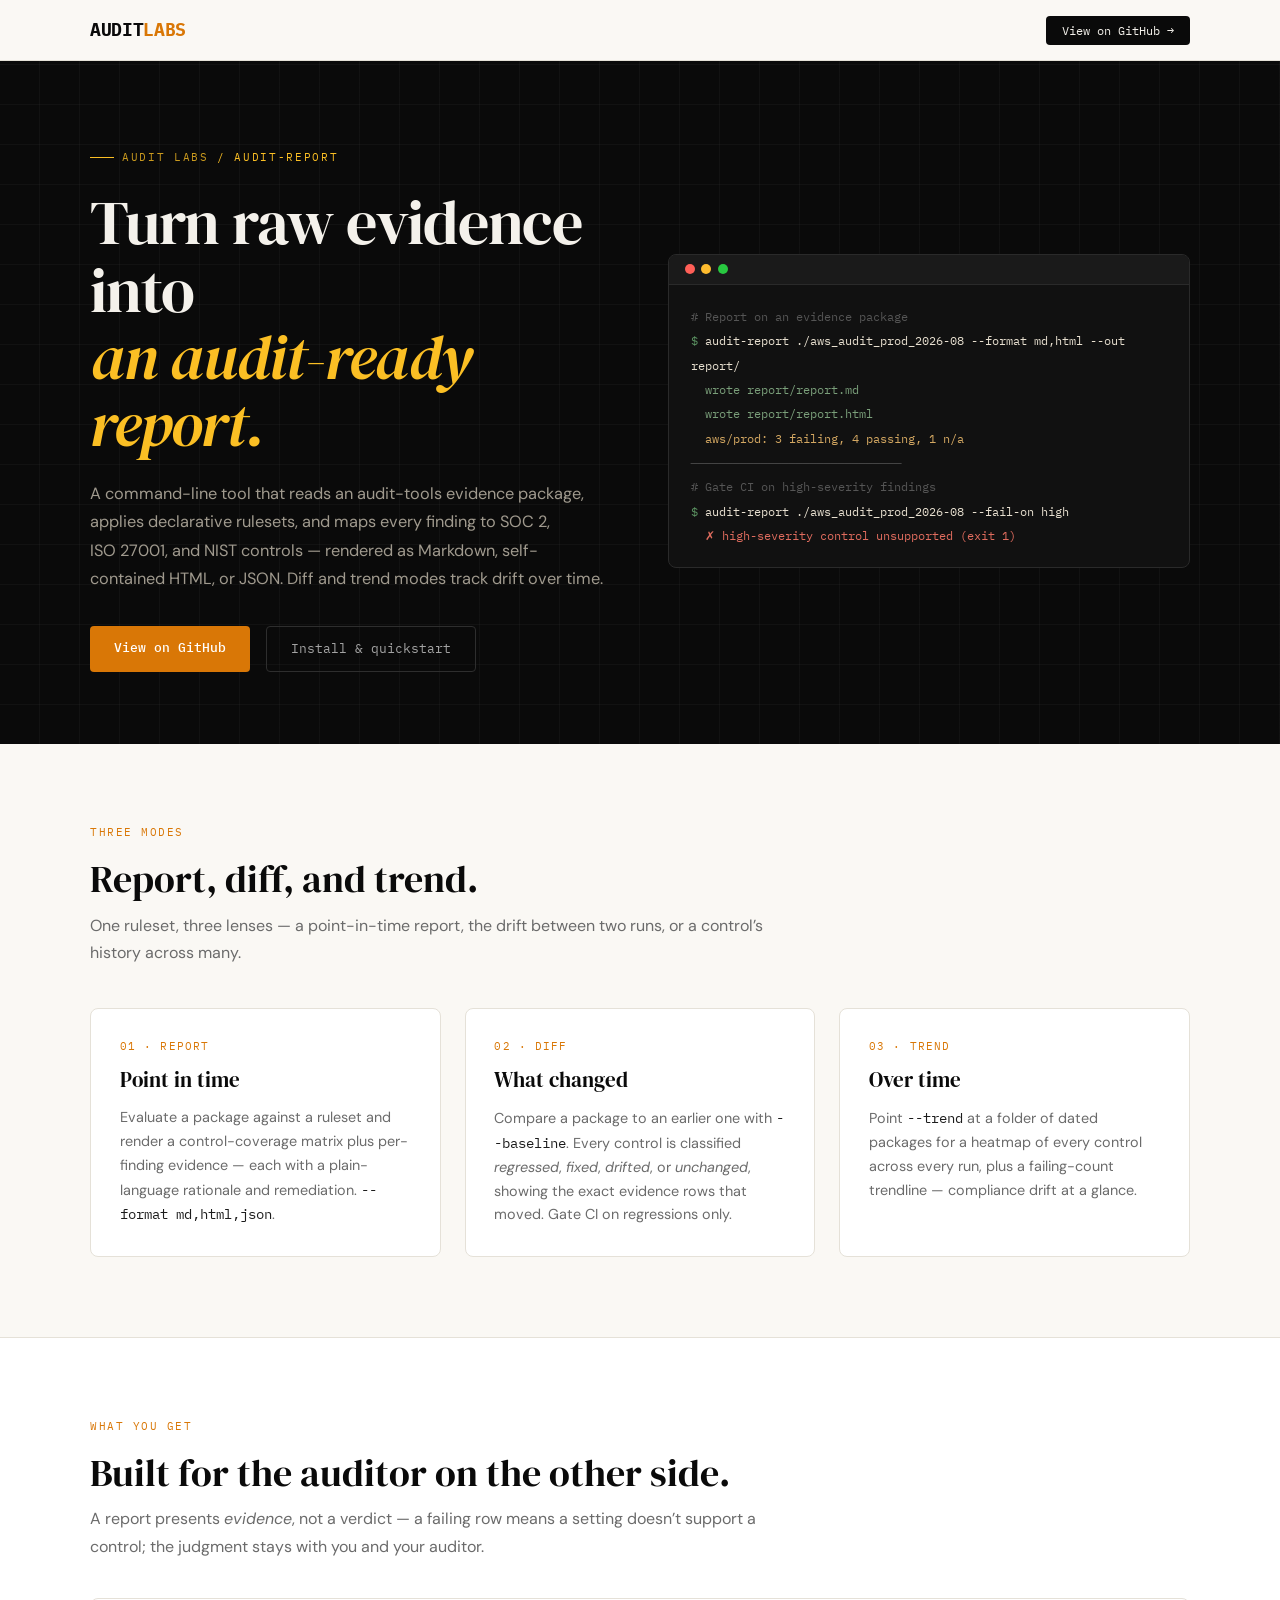
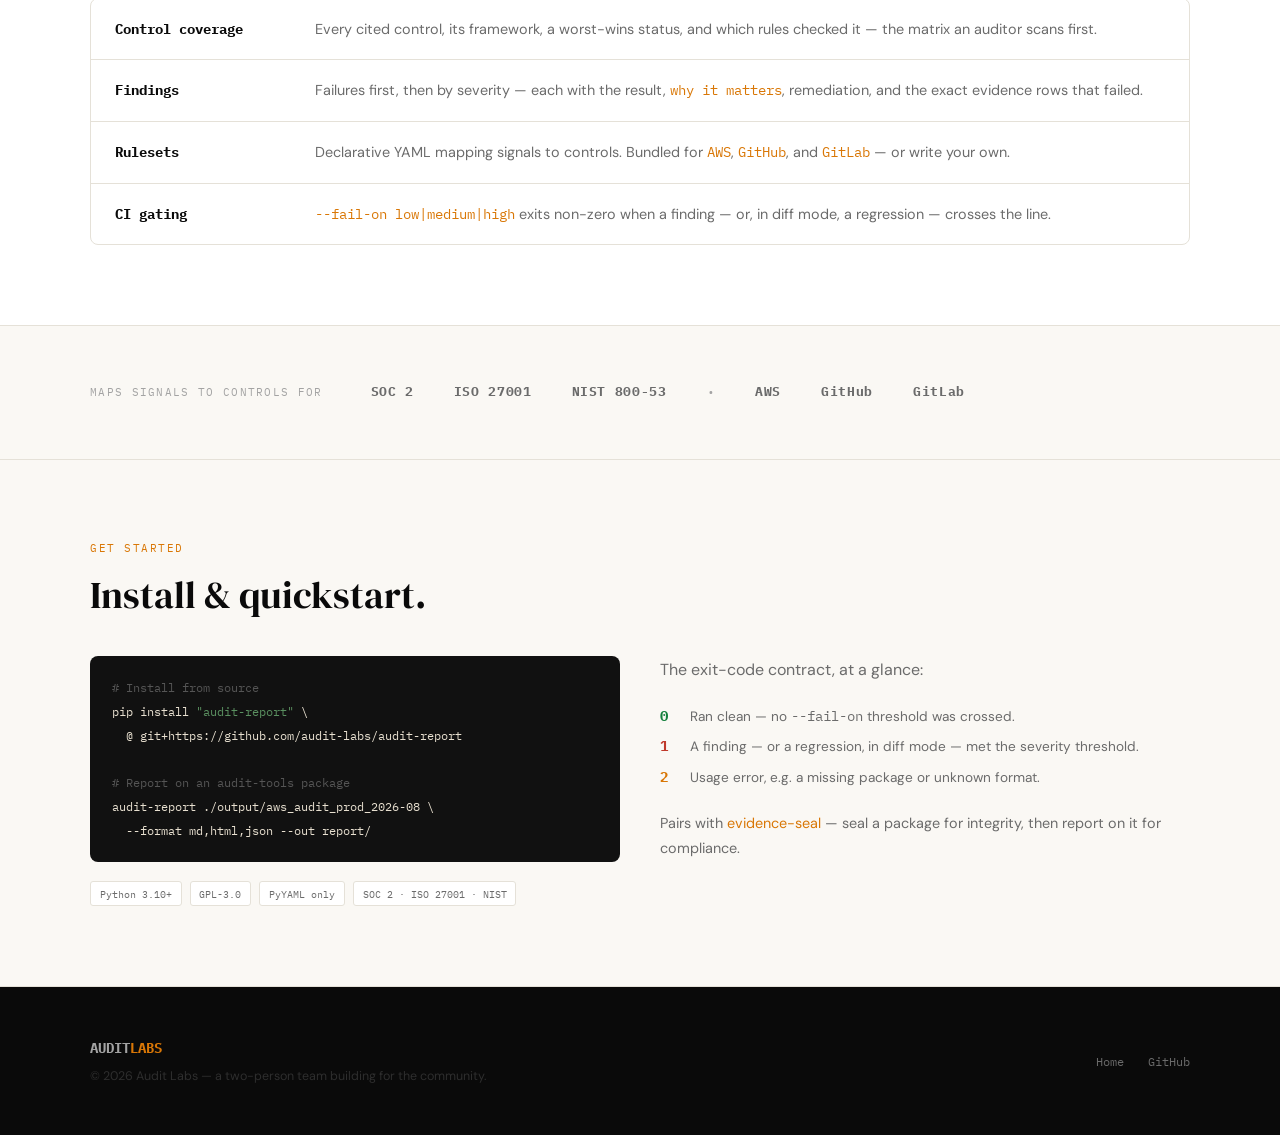
==== commit 388d6aa1: "Add control-coverage, ecosystem hero diagram, and toolchain repositioning Site now presents the full" ====
--- a/audit-report/index.html
+++ b/audit-report/index.html
@@ -15,8 +15,6 @@
     <div class="nav-inner">
         <a href="/" class="logo">AUDIT<span>LABS</span></a>
         <ul class="nav-links">
-            <li><a href="/">Home</a></li>
-            <li><a href="/evidence-seal/">evidence-seal</a></li>
             <li><a href="https://github.com/audit-labs/audit-report" class="btn-github">View on GitHub →</a></li>
         </ul>
     </div>
@@ -152,9 +150,6 @@
         </div>
         <div class="footer-links">
             <a href="/">Home</a>
-            <a href="https://github.com/audit-labs/audit-report">audit-report</a>
-            <a href="/evidence-seal/">evidence-seal</a>
-            <a href="/gh-attest/">gh-attest</a>
             <a href="https://github.com/audit-labs">GitHub</a>
         </div>
     </div>
--- a/assets/site.css
+++ b/assets/site.css
@@ -37,11 +37,11 @@
 
 /* ---------- NAV ---------- */
 nav { position: sticky; top: 0; z-index: 100; background: var(--warm-white); border-bottom: 1px solid var(--border); padding: 0 2rem; }
-.nav-inner { max-width: 1100px; margin: 0 auto; display: flex; justify-content: space-between; align-items: center; height: 60px; }
-.logo { font-family: 'IBM Plex Mono', monospace; font-weight: 700; font-size: 1.1rem; letter-spacing: -0.02em; color: var(--black); text-decoration: none; }
+.nav-inner { max-width: 1100px; margin: 0 auto; display: flex; justify-content: space-between; align-items: center; gap: 1.5rem; height: 60px; }
+.logo { font-family: 'IBM Plex Mono', monospace; font-weight: 700; font-size: 1.1rem; letter-spacing: -0.02em; color: var(--black); text-decoration: none; white-space: nowrap; flex-shrink: 0; }
 .logo span { color: var(--amber); }
-.nav-links { display: flex; gap: 2rem; align-items: center; list-style: none; }
-.nav-links a { font-family: 'IBM Plex Mono', monospace; font-size: 0.78rem; color: var(--gray-3); text-decoration: none; transition: color 0.15s; }
+.nav-links { display: flex; gap: 2rem; align-items: center; list-style: none; flex-shrink: 0; }
+.nav-links a { font-family: 'IBM Plex Mono', monospace; font-size: 0.78rem; color: var(--gray-3); text-decoration: none; white-space: nowrap; transition: color 0.15s; }
 .nav-links a:hover { color: var(--black); }
 .nav-links .btn-github { background: var(--black); color: var(--off-white); padding: 0.45rem 1rem; border-radius: 4px; font-size: 0.75rem; transition: background 0.15s; }
 .nav-links .btn-github:hover { background: var(--gray-2); color: var(--off-white); }
@@ -58,6 +58,9 @@
 
 .hero.split { padding: 5.5rem 2rem 4.5rem; }
 .hero.split .hero-inner { display: grid; grid-template-columns: 1fr 1fr; gap: 3.5rem; align-items: center; }
+/* Let grid tracks shrink below content width so a long code line scrolls inside
+   its box instead of widening the track and overflowing the page. */
+.hero.split .hero-inner > * { min-width: 0; }
 @media (max-width: 820px) { .hero.split .hero-inner { grid-template-columns: 1fr; gap: 2.5rem; } }
 
 .hero-label { font-family: 'IBM Plex Mono', monospace; font-size: 0.7rem; letter-spacing: 0.15em; text-transform: uppercase; color: var(--amber-light); margin-bottom: 1.5rem; display: flex; align-items: center; gap: 0.5rem; }
@@ -88,7 +91,7 @@
 .terminal-bar { background: #1a1a1a; border-bottom: 1px solid #2a2a2a; padding: 0.6rem 1rem; display: flex; gap: 0.4rem; align-items: center; }
 .dot { width: 10px; height: 10px; border-radius: 50%; display: inline-block; flex-shrink: 0; }
 .dot-red { background: #ff5f57; } .dot-yellow { background: #febc2e; } .dot-green { background: #28c840; }
-.terminal-body { padding: 1.25rem 1.5rem; font-family: 'IBM Plex Mono', monospace; font-size: 0.82rem; line-height: 1.9; }
+.terminal-body { padding: 1.25rem 1.5rem; font-family: 'IBM Plex Mono', monospace; font-size: 0.82rem; line-height: 1.9; overflow-x: auto; }
 .hero.split .terminal-body { padding: 1.2rem 1.4rem; font-size: 0.78rem; line-height: 1.95; }
 .t-prompt { color: #5a9060; } .t-cmd { color: #e8e0d0; } .t-comment { color: #555; }
 .t-out { color: #7a9f7a; } .t-path { color: #d4a862; } .t-dim { color: #444; }
@@ -108,7 +111,7 @@
 
 /* ---------- HOME: repos grid ---------- */
 .repos { background: var(--warm-white); }
-.repo-grid { display: grid; grid-template-columns: repeat(auto-fit, minmax(300px, 1fr)); gap: 1.5rem; }
+.repo-grid { display: grid; grid-template-columns: repeat(auto-fit, minmax(min(300px, 100%), 1fr)); gap: 1.5rem; }
 .repo-card { background: #fff; border: 1px solid var(--border); border-radius: 8px; padding: 2rem; text-decoration: none; color: inherit; display: block; transition: border-color 0.15s, box-shadow 0.15s; position: relative; }
 .repo-card:hover { border-color: var(--amber); box-shadow: 0 4px 20px rgba(0,0,0,0.06); }
 .repo-tag { font-family: 'IBM Plex Mono', monospace; font-size: 0.65rem; text-transform: uppercase; letter-spacing: 0.1em; color: var(--amber); background: #fef3c7; padding: 0.2rem 0.5rem; border-radius: 3px; display: inline-block; margin-bottom: 1rem; }
@@ -158,6 +161,7 @@
 /* ---------- PROJECT PAGES: install / quickstart ---------- */
 .install { background: var(--warm-white); }
 .install-grid { display: grid; grid-template-columns: 1fr 1fr; gap: 2.5rem; margin-top: 2.4rem; align-items: start; }
+.install-grid > * { min-width: 0; }
 @media (max-width: 820px) { .install-grid { grid-template-columns: 1fr; } }
 .install pre { background: #111; color: #e8e0d0; border-radius: 8px; padding: 1.25rem 1.4rem; font-family: 'IBM Plex Mono', monospace; font-size: 0.78rem; line-height: 1.9; overflow-x: auto; }
 .install pre .c { color: #555; } .install pre .p { color: #5a9060; }
@@ -178,6 +182,51 @@
 .footer-links a { font-family: 'IBM Plex Mono', monospace; font-size: 0.75rem; color: var(--gray-3); text-decoration: none; transition: color 0.15s; }
 .footer-links a:hover { color: var(--off-white); }
 
+/* ---------- HOME ECOSYSTEM DIAGRAM ---------- */
+.ecosystem { width: 100%; max-width: 600px; display: flex; flex-direction: column; align-items: stretch; }
+.eco-cap { font-family: 'IBM Plex Mono', monospace; font-size: 0.66rem; letter-spacing: 0.16em; text-transform: uppercase; color: var(--gray-4); margin-bottom: 1rem; }
+
+.eco-node { display: flex; align-items: center; gap: 0.85rem; background: rgba(255,255,255,0.035); border: 1px solid rgba(255,255,255,0.09); border-radius: 12px; padding: 0.85rem 1.05rem; transition: border-color 0.2s, transform 0.2s; }
+.eco-node:hover { border-color: rgba(251,191,36,0.5); transform: translateX(2px); }
+.eco-icon { flex-shrink: 0; width: 2.1rem; height: 2.1rem; display: grid; place-items: center; border-radius: 9px; background: rgba(251,191,36,0.12); color: var(--amber-light); }
+.eco-icon svg { width: 1.15rem; height: 1.15rem; }
+.eco-main { display: flex; flex-direction: column; gap: 0.12rem; min-width: 0; }
+.eco-name { font-family: 'IBM Plex Mono', monospace; font-weight: 600; font-size: 0.9rem; color: var(--off-white); }
+.eco-role { font-size: 0.78rem; color: #a09a8e; line-height: 1.4; }
+
+/* flagship end node — the destination of the whole pipeline */
+.eco-node--flagship { border-color: rgba(251,191,36,0.55); background: linear-gradient(180deg, rgba(251,191,36,0.12), rgba(251,191,36,0.02)); box-shadow: 0 10px 34px rgba(217,119,6,0.16); }
+.eco-node--flagship .eco-name { color: var(--amber-light); }
+.eco-node--flagship .eco-icon { background: rgba(251,191,36,0.2); }
+
+/* vertical connector with a chevron */
+.eco-connector { width: 2px; height: 1.5rem; align-self: center; background: linear-gradient(180deg, rgba(251,191,36,0.75), rgba(251,191,36,0.12)); position: relative; }
+.eco-connector::after { content: ''; position: absolute; left: 50%; bottom: -2px; width: 6px; height: 6px; border-right: 2px solid var(--amber-light); border-bottom: 2px solid var(--amber-light); transform: translateX(-50%) rotate(45deg); }
+
+/* artifact pill sitting on the spine */
+.eco-artifact { align-self: center; justify-self: center; font-family: 'IBM Plex Mono', monospace; font-size: 0.7rem; letter-spacing: 0.01em; color: var(--amber-light); background: rgba(251,191,36,0.1); border: 1px solid rgba(251,191,36,0.28); border-radius: 999px; padding: 0.25rem 0.75rem; white-space: nowrap; }
+
+/* branch row: empty | artifact (centered) | dashed line → evidence-seal */
+.eco-flow { display: grid; grid-template-columns: 1fr auto 1fr; align-items: center; }
+.eco-flow .eco-artifact { grid-column: 2; }
+.eco-branch { grid-column: 3; display: flex; align-items: center; min-width: 0; }
+.eco-branch::before { content: ''; flex-shrink: 0; width: 1.5rem; height: 2px; background: repeating-linear-gradient(90deg, rgba(251,191,36,0.65) 0 4px, transparent 4px 8px); }
+.eco-node--seal { border-style: dashed; border-color: rgba(251,191,36,0.32); padding: 0.6rem 0.75rem; }
+.eco-node--seal .eco-icon { width: 1.8rem; height: 1.8rem; }
+.eco-node--seal .eco-name { font-size: 0.82rem; }
+.eco-node--seal .eco-role { font-size: 0.72rem; }
+
+/* control-coverage outputs */
+.eco-outputs { display: flex; flex-wrap: wrap; gap: 0.4rem; justify-content: center; margin-top: 0.8rem; }
+.eco-outputs span { font-family: 'IBM Plex Mono', monospace; font-size: 0.68rem; color: var(--off-white); background: rgba(255,255,255,0.05); border: 1px solid rgba(255,255,255,0.1); border-radius: 6px; padding: 0.24rem 0.55rem; }
+.eco-outputs span:first-child { color: var(--amber-light); border-color: rgba(251,191,36,0.35); background: rgba(251,191,36,0.1); }
+
+@media (max-width: 560px) {
+    .eco-flow { grid-template-columns: 1fr; justify-items: center; gap: 0.6rem; }
+    .eco-branch { grid-column: 1; }
+    .eco-branch::before { display: none; }
+}
+
 /* ---------- ANIMATION ---------- */
 @keyframes fadeUp { from { opacity: 0; transform: translateY(16px); } to { opacity: 1; transform: translateY(0); } }
 .hero-label, .crumb { animation: fadeUp 0.5s ease both; }
@@ -185,10 +234,11 @@
 .hero-desc { animation: fadeUp 0.5s ease 0.2s both; }
 .hero-actions { animation: fadeUp 0.5s ease 0.3s both; }
 .terminal { animation: fadeUp 0.5s ease 0.4s both; }
-@media (prefers-reduced-motion: reduce) { * { animation: none !important; } }
+.ecosystem { animation: fadeUp 0.5s ease 0.4s both; }
+html { scroll-behavior: smooth; }
+@media (prefers-reduced-motion: reduce) { * { animation: none !important; } html { scroll-behavior: auto; } }
 
 /* ---------- RESPONSIVE ---------- */
 @media (max-width: 640px) {
-    .nav-links a:not(.btn-github):not(:last-child) { display: none; }
     h1 { font-size: 2.4rem; }
 }
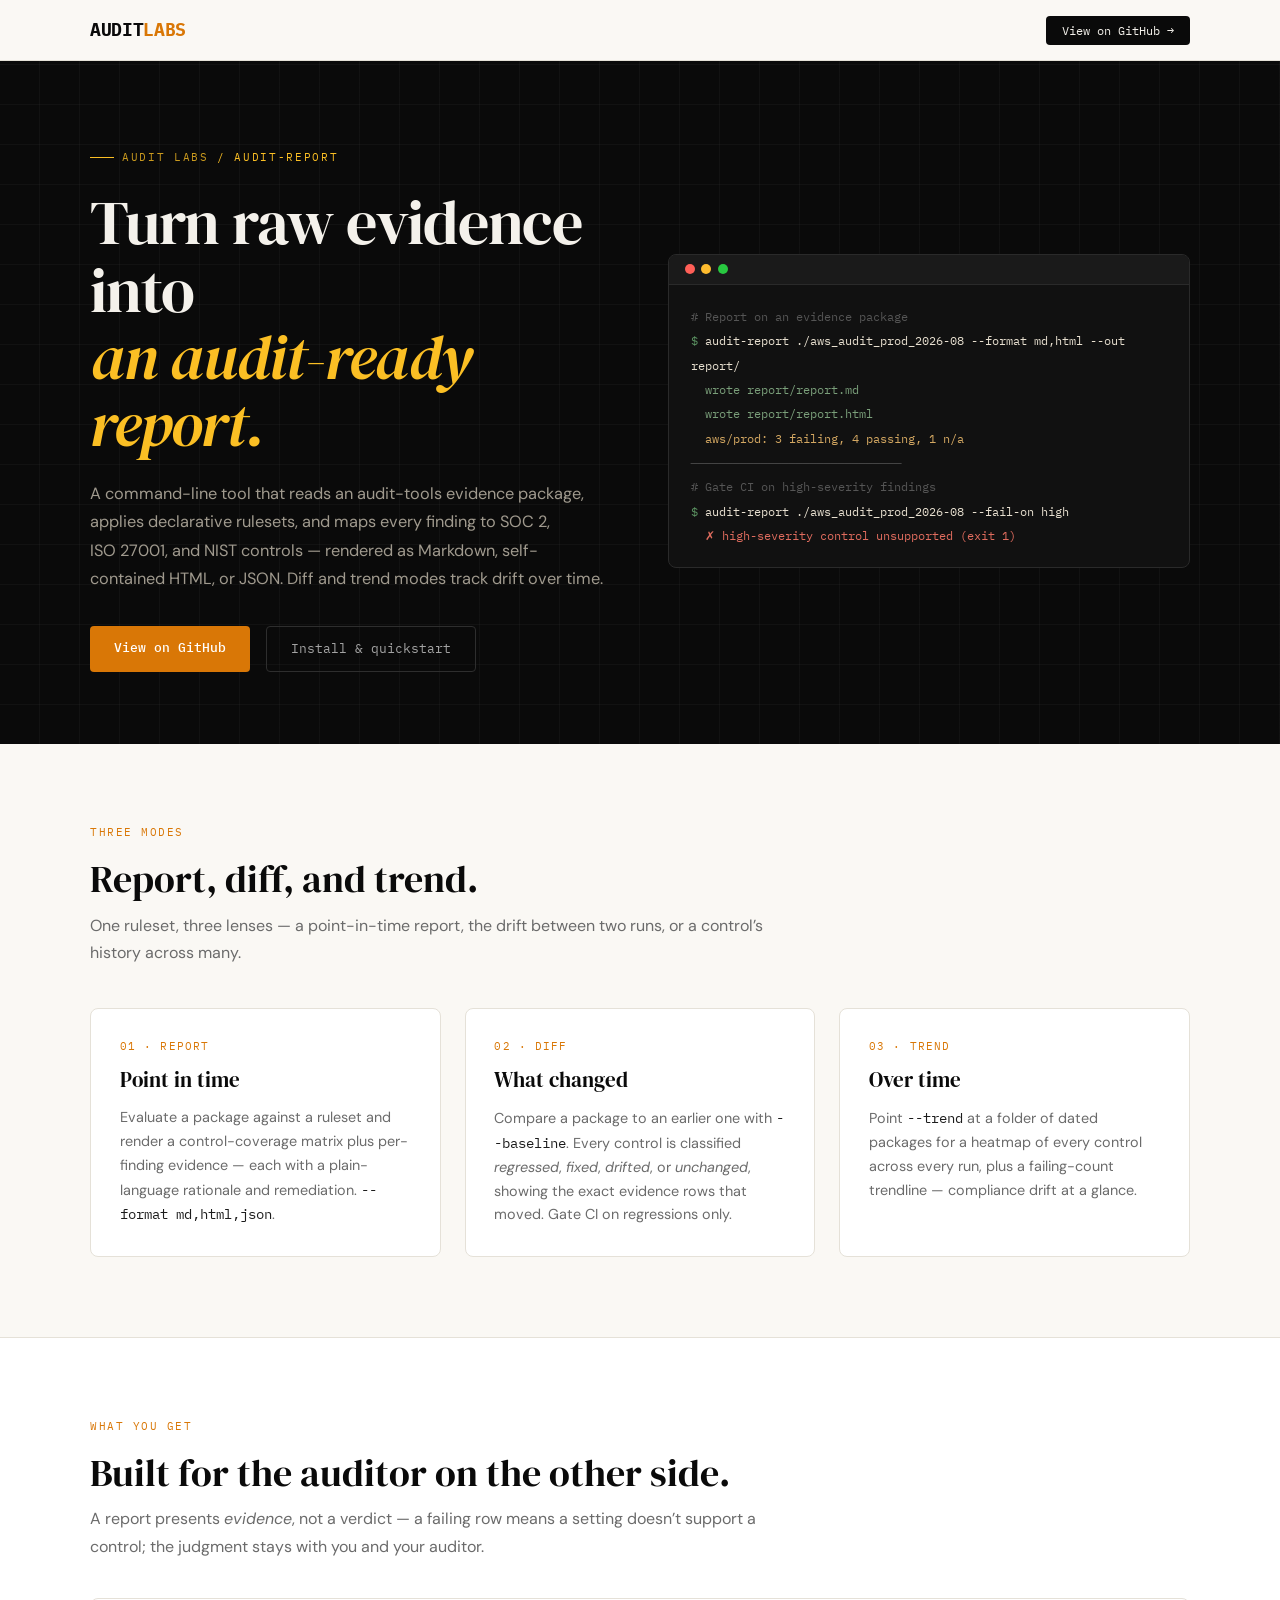
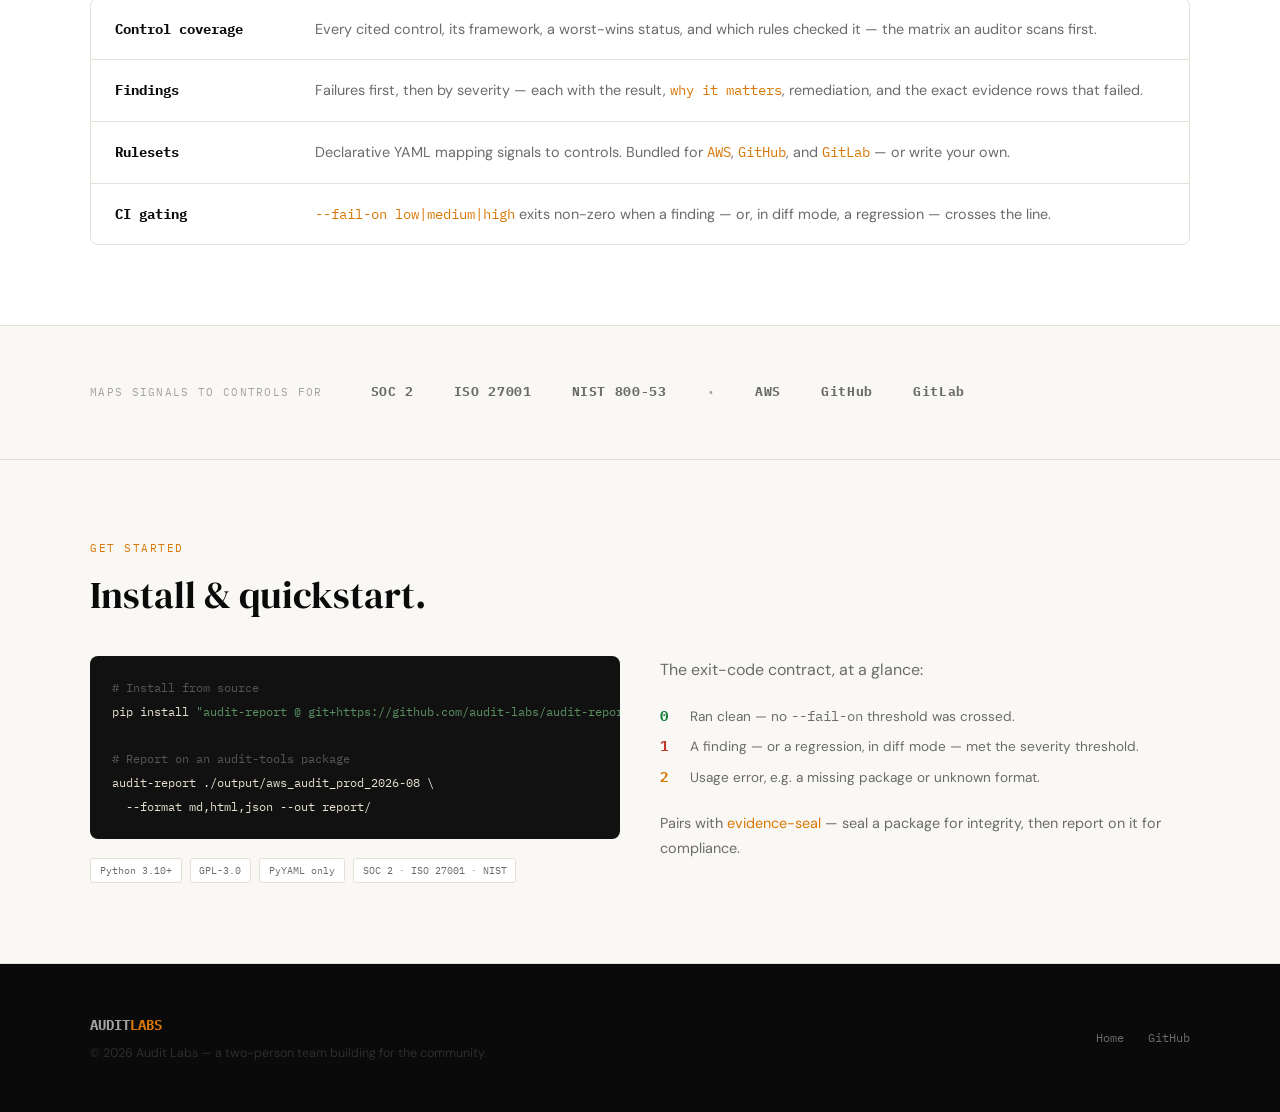
==== commit b7bdd070: "Fix install commands, correct claims, and surface trust pages - Quote the full PEP 508 direct refere" ====
--- a/audit-report/index.html
+++ b/audit-report/index.html
@@ -113,8 +113,7 @@
         <div class="install-grid">
             <div>
                 <pre><span class="c"># Install from source</span>
-pip install <span class="p">"audit-report"</span> \
-  @ git+https://github.com/audit-labs/audit-report
+pip install <span class="p">"audit-report @ git+https://github.com/audit-labs/audit-report"</span>
 
 <span class="c"># Report on an audit-tools package</span>
 audit-report ./output/aws_audit_prod_2026-08 \
--- a/assets/site.css
+++ b/assets/site.css
@@ -178,6 +178,7 @@
 .footer-logo { font-family: 'IBM Plex Mono', monospace; font-weight: 700; font-size: 0.9rem; color: var(--gray-4); text-decoration: none; }
 .footer-logo span { color: var(--amber); }
 .footer-left p { font-size: 0.78rem; color: var(--gray-2); margin-top: 0.4rem; }
+.footer-note { font-size: 0.7rem; color: var(--gray-3); max-width: 46ch; line-height: 1.5; }
 .footer-links { display: flex; gap: 1.5rem; align-items: center; flex-wrap: wrap; }
 .footer-links a { font-family: 'IBM Plex Mono', monospace; font-size: 0.75rem; color: var(--gray-3); text-decoration: none; transition: color 0.15s; }
 .footer-links a:hover { color: var(--off-white); }
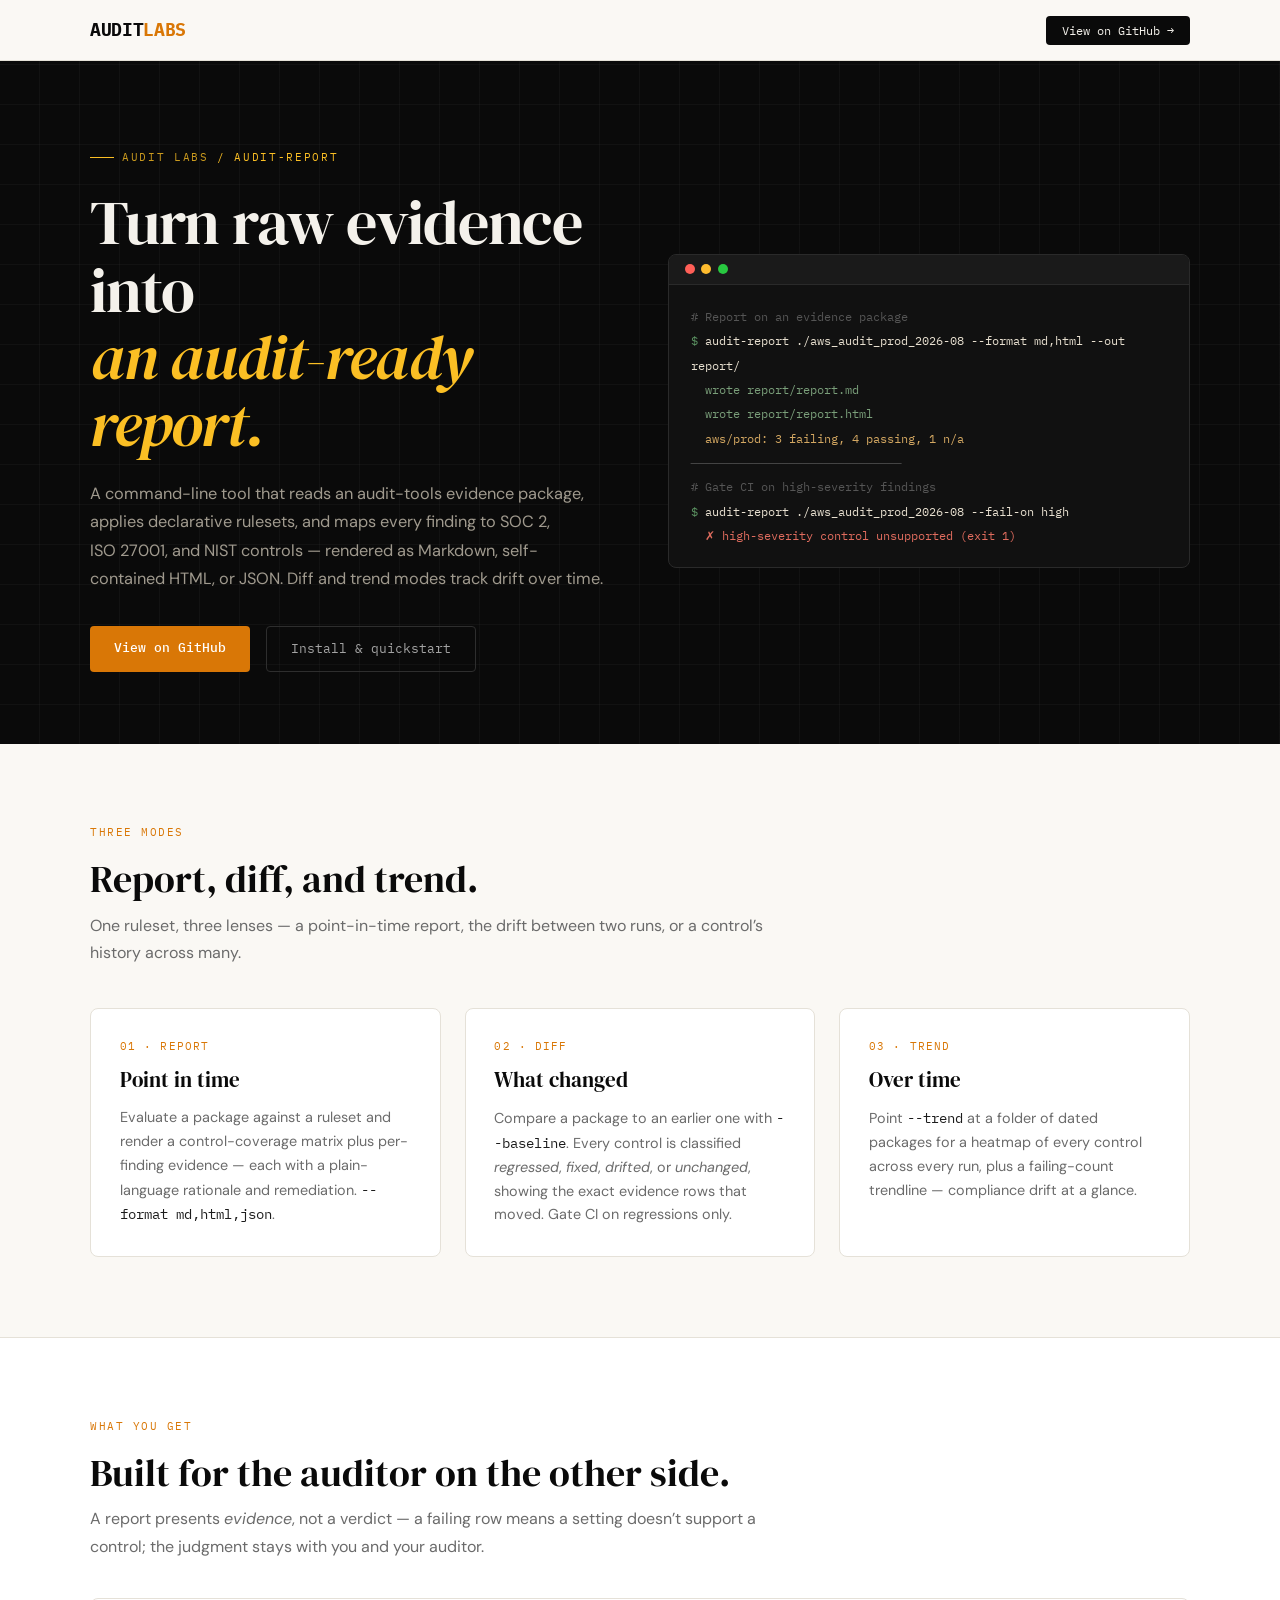
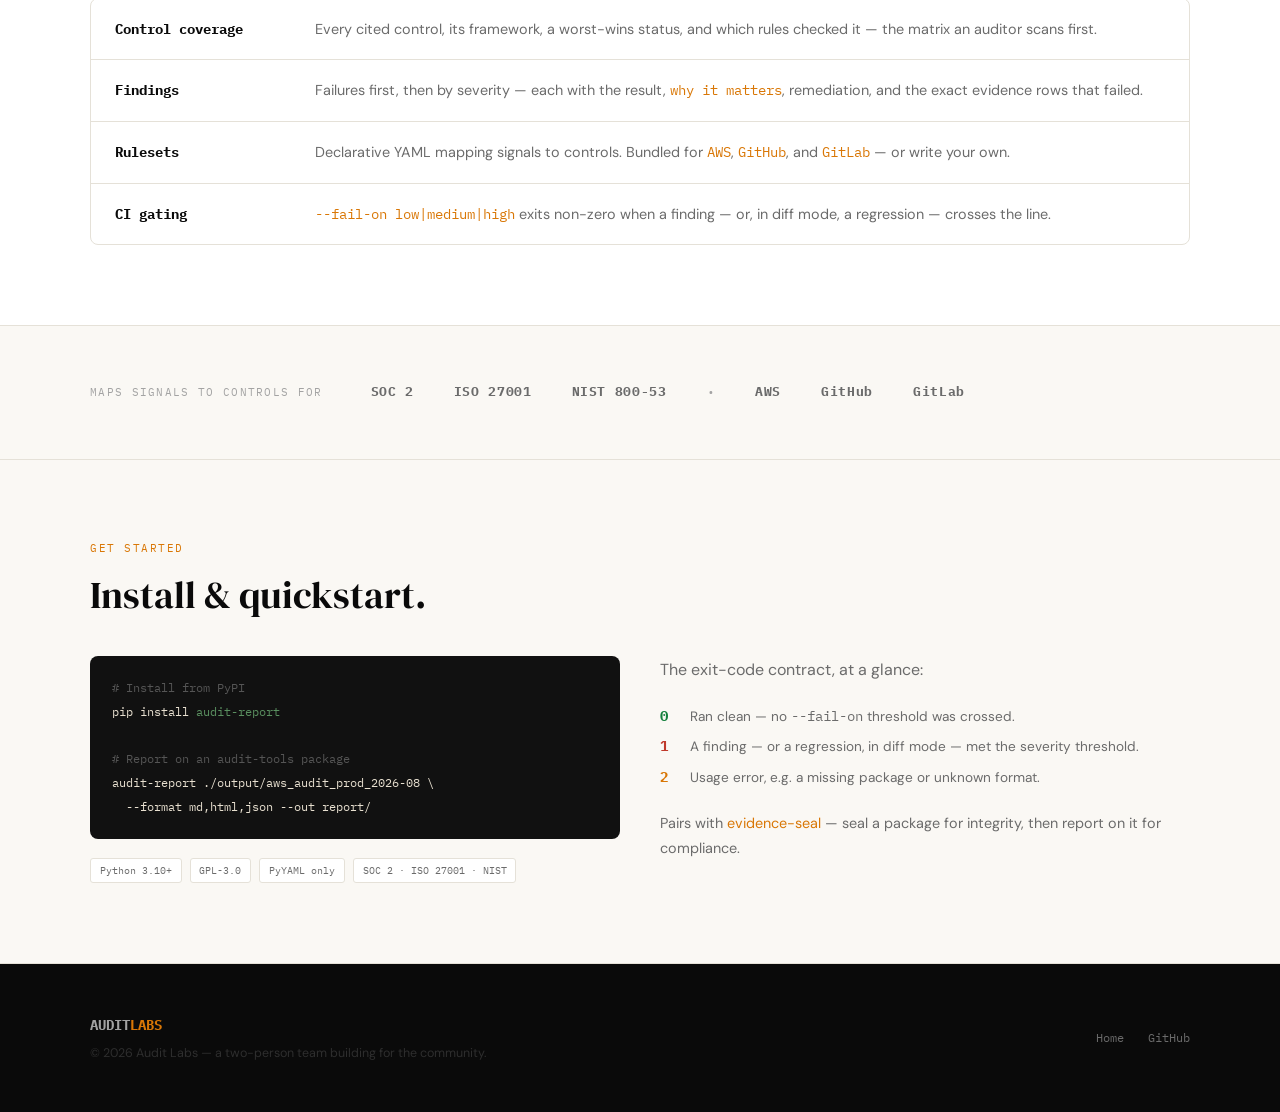
==== commit 638f4a6a: "Point install instructions at PyPI" ====
--- a/audit-report/index.html
+++ b/audit-report/index.html
@@ -112,8 +112,8 @@
         <h2>Install &amp; quickstart.</h2>
         <div class="install-grid">
             <div>
-                <pre><span class="c"># Install from source</span>
-pip install <span class="p">"audit-report @ git+https://github.com/audit-labs/audit-report"</span>
+                <pre><span class="c"># Install from PyPI</span>
+pip install <span class="p">audit-report</span>
 
 <span class="c"># Report on an audit-tools package</span>
 audit-report ./output/aws_audit_prod_2026-08 \
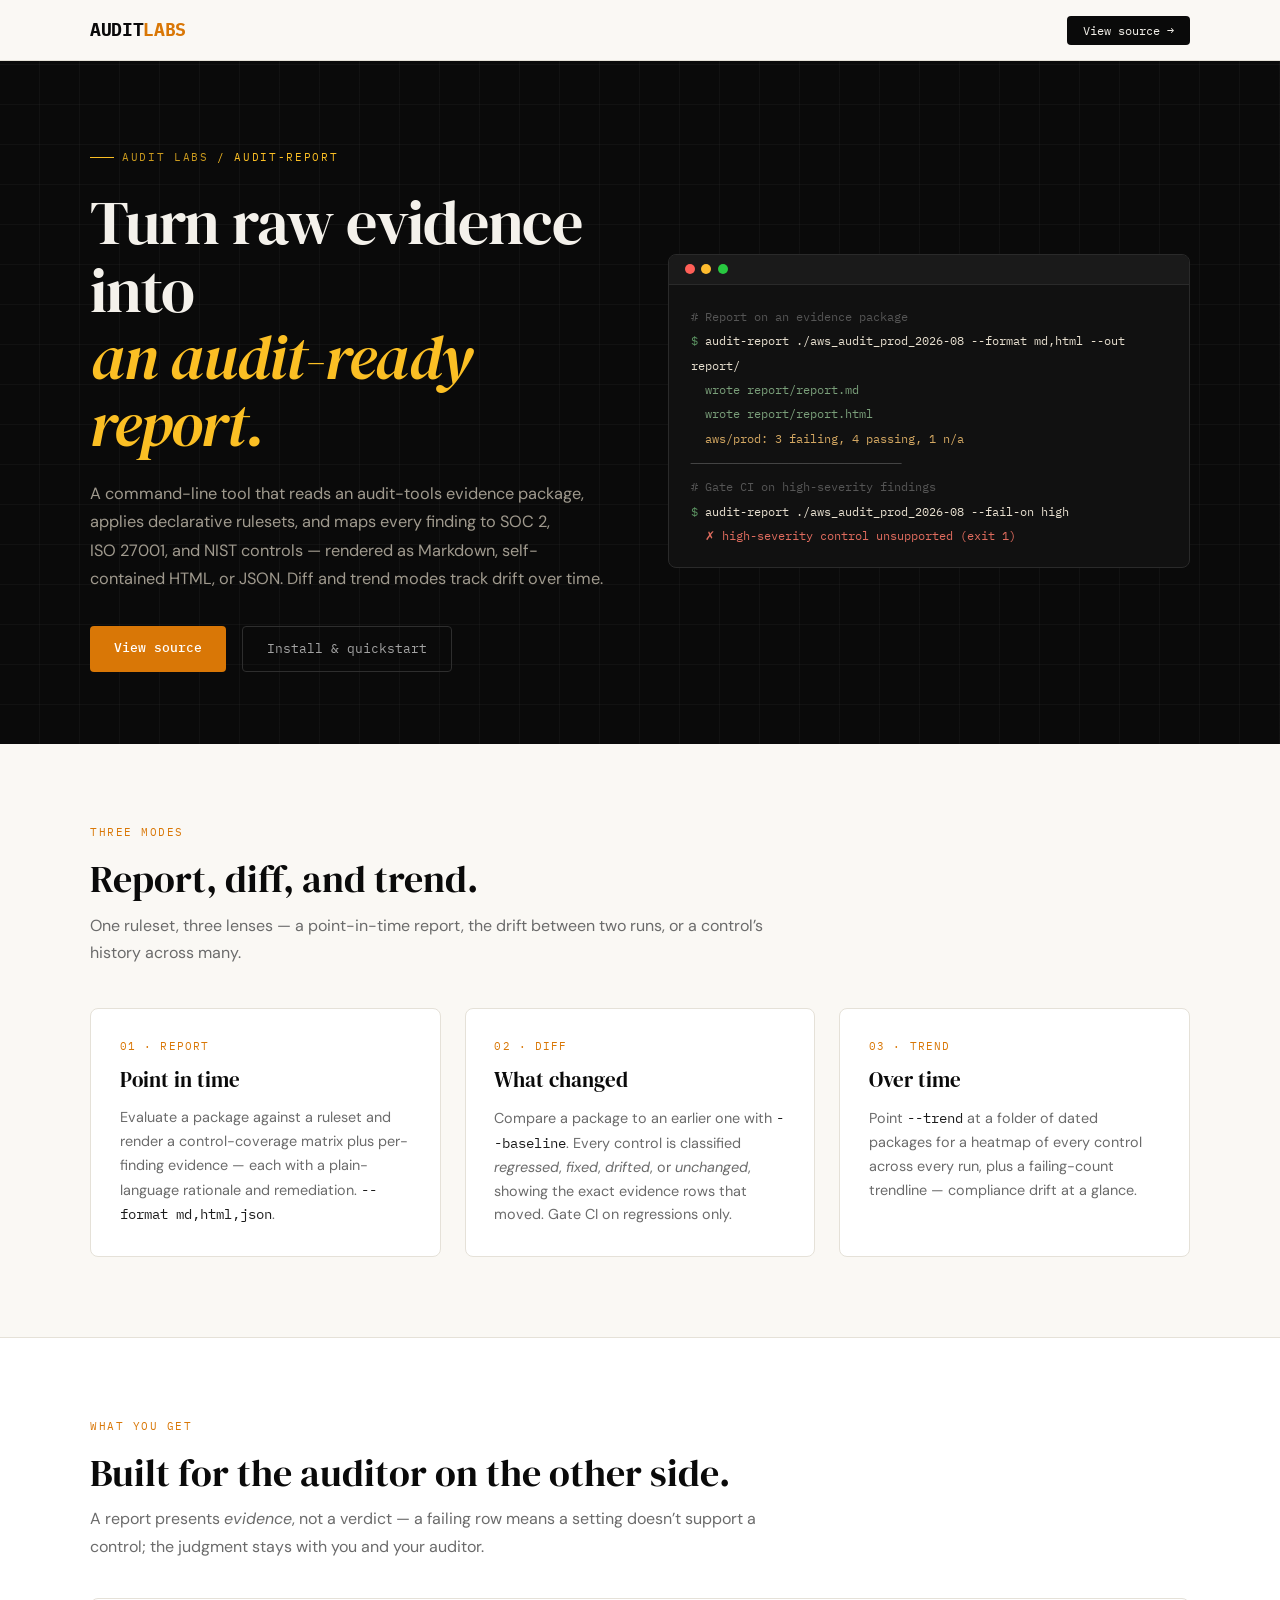
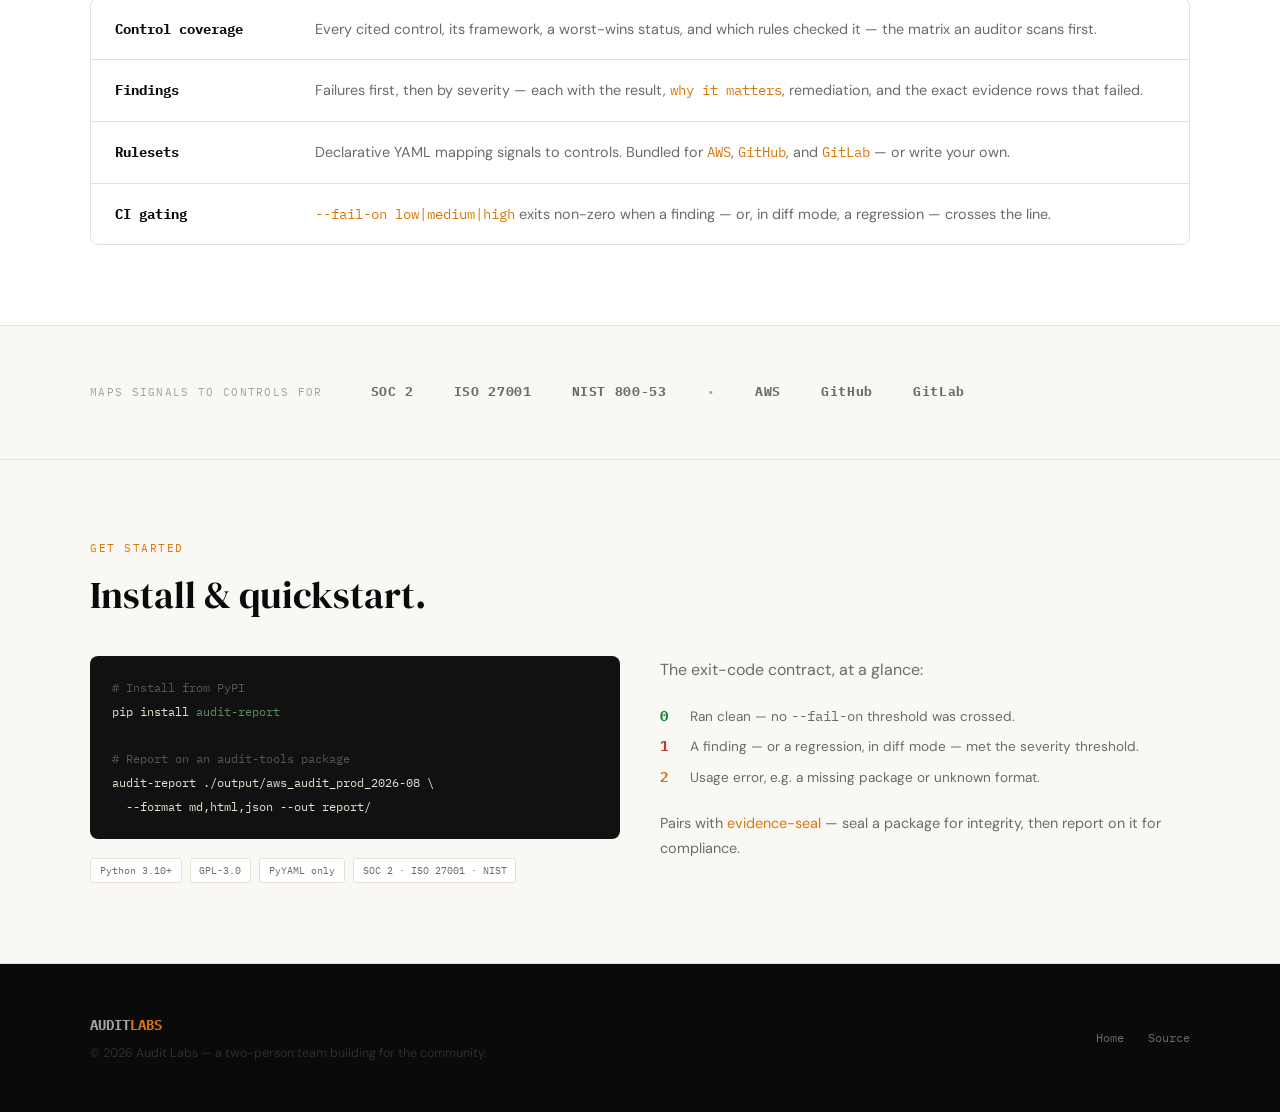
==== commit 2d025ec2: "Build bde4d29" ====
--- a/audit-report/index.html
+++ b/audit-report/index.html
@@ -15,11 +15,10 @@
     <div class="nav-inner">
         <a href="/" class="logo">AUDIT<span>LABS</span></a>
         <ul class="nav-links">
-            <li><a href="https://github.com/audit-labs/audit-report" class="btn-github">View on GitHub →</a></li>
+            <li><a href="https://gitbay.org/audit-labs/audit-report" class="btn-github">View source →</a></li>
         </ul>
     </div>
 </nav>
-
 <header class="hero split">
     <div class="hero-inner">
         <div>
@@ -31,7 +30,7 @@
                 rendered as Markdown, self-contained HTML, or JSON. Diff and trend modes track drift over time.
             </p>
             <div class="hero-actions">
-                <a href="https://github.com/audit-labs/audit-report" class="btn-primary">View on GitHub</a>
+                <a href="https://gitbay.org/audit-labs/audit-report" class="btn-primary">View source</a>
                 <a href="#install" class="btn-secondary">Install &amp; quickstart</a>
             </div>
         </div>
@@ -141,6 +140,7 @@
     </div>
 </section>
 
+
 <footer>
     <div class="footer-inner">
         <div class="footer-left">
@@ -149,10 +149,10 @@
         </div>
         <div class="footer-links">
             <a href="/">Home</a>
-            <a href="https://github.com/audit-labs">GitHub</a>
+            <a href="https://gitbay.org/audit-labs">Source</a>
         </div>
     </div>
 </footer>
 
 </body>
-</html>
+</html>
--- a/assets/site.css
+++ b/assets/site.css
@@ -206,27 +206,17 @@
 
 /* artifact pill sitting on the spine */
 .eco-artifact { align-self: center; justify-self: center; font-family: 'IBM Plex Mono', monospace; font-size: 0.7rem; letter-spacing: 0.01em; color: var(--amber-light); background: rgba(251,191,36,0.1); border: 1px solid rgba(251,191,36,0.28); border-radius: 999px; padding: 0.25rem 0.75rem; white-space: nowrap; }
-
-/* branch row: empty | artifact (centered) | dashed line → evidence-seal */
-.eco-flow { display: grid; grid-template-columns: 1fr auto 1fr; align-items: center; }
-.eco-flow .eco-artifact { grid-column: 2; }
-.eco-branch { grid-column: 3; display: flex; align-items: center; min-width: 0; }
-.eco-branch::before { content: ''; flex-shrink: 0; width: 1.5rem; height: 2px; background: repeating-linear-gradient(90deg, rgba(251,191,36,0.65) 0 4px, transparent 4px 8px); }
-.eco-node--seal { border-style: dashed; border-color: rgba(251,191,36,0.32); padding: 0.6rem 0.75rem; }
-.eco-node--seal .eco-icon { width: 1.8rem; height: 1.8rem; }
-.eco-node--seal .eco-name { font-size: 0.82rem; }
-.eco-node--seal .eco-role { font-size: 0.72rem; }
+/* dashed variant — the conditional output of the optional seal step */
+.eco-artifact--dashed { border-style: dashed; }
+
+/* optional step in the spine — dashed border signals it can be skipped */
+.eco-node--seal { border-style: dashed; border-color: rgba(251,191,36,0.32); }
+.eco-optional { font-family: 'IBM Plex Mono', monospace; font-weight: 400; font-size: 0.6rem; text-transform: uppercase; letter-spacing: 0.1em; color: var(--amber-light); border: 1px dashed rgba(251,191,36,0.45); border-radius: 999px; padding: 0.05rem 0.4rem; margin-left: 0.4rem; vertical-align: middle; }
 
 /* control-coverage outputs */
 .eco-outputs { display: flex; flex-wrap: wrap; gap: 0.4rem; justify-content: center; margin-top: 0.8rem; }
 .eco-outputs span { font-family: 'IBM Plex Mono', monospace; font-size: 0.68rem; color: var(--off-white); background: rgba(255,255,255,0.05); border: 1px solid rgba(255,255,255,0.1); border-radius: 6px; padding: 0.24rem 0.55rem; }
 .eco-outputs span:first-child { color: var(--amber-light); border-color: rgba(251,191,36,0.35); background: rgba(251,191,36,0.1); }
-
-@media (max-width: 560px) {
-    .eco-flow { grid-template-columns: 1fr; justify-items: center; gap: 0.6rem; }
-    .eco-branch { grid-column: 1; }
-    .eco-branch::before { display: none; }
-}
 
 /* ---------- ANIMATION ---------- */
 @keyframes fadeUp { from { opacity: 0; transform: translateY(16px); } to { opacity: 1; transform: translateY(0); } }
